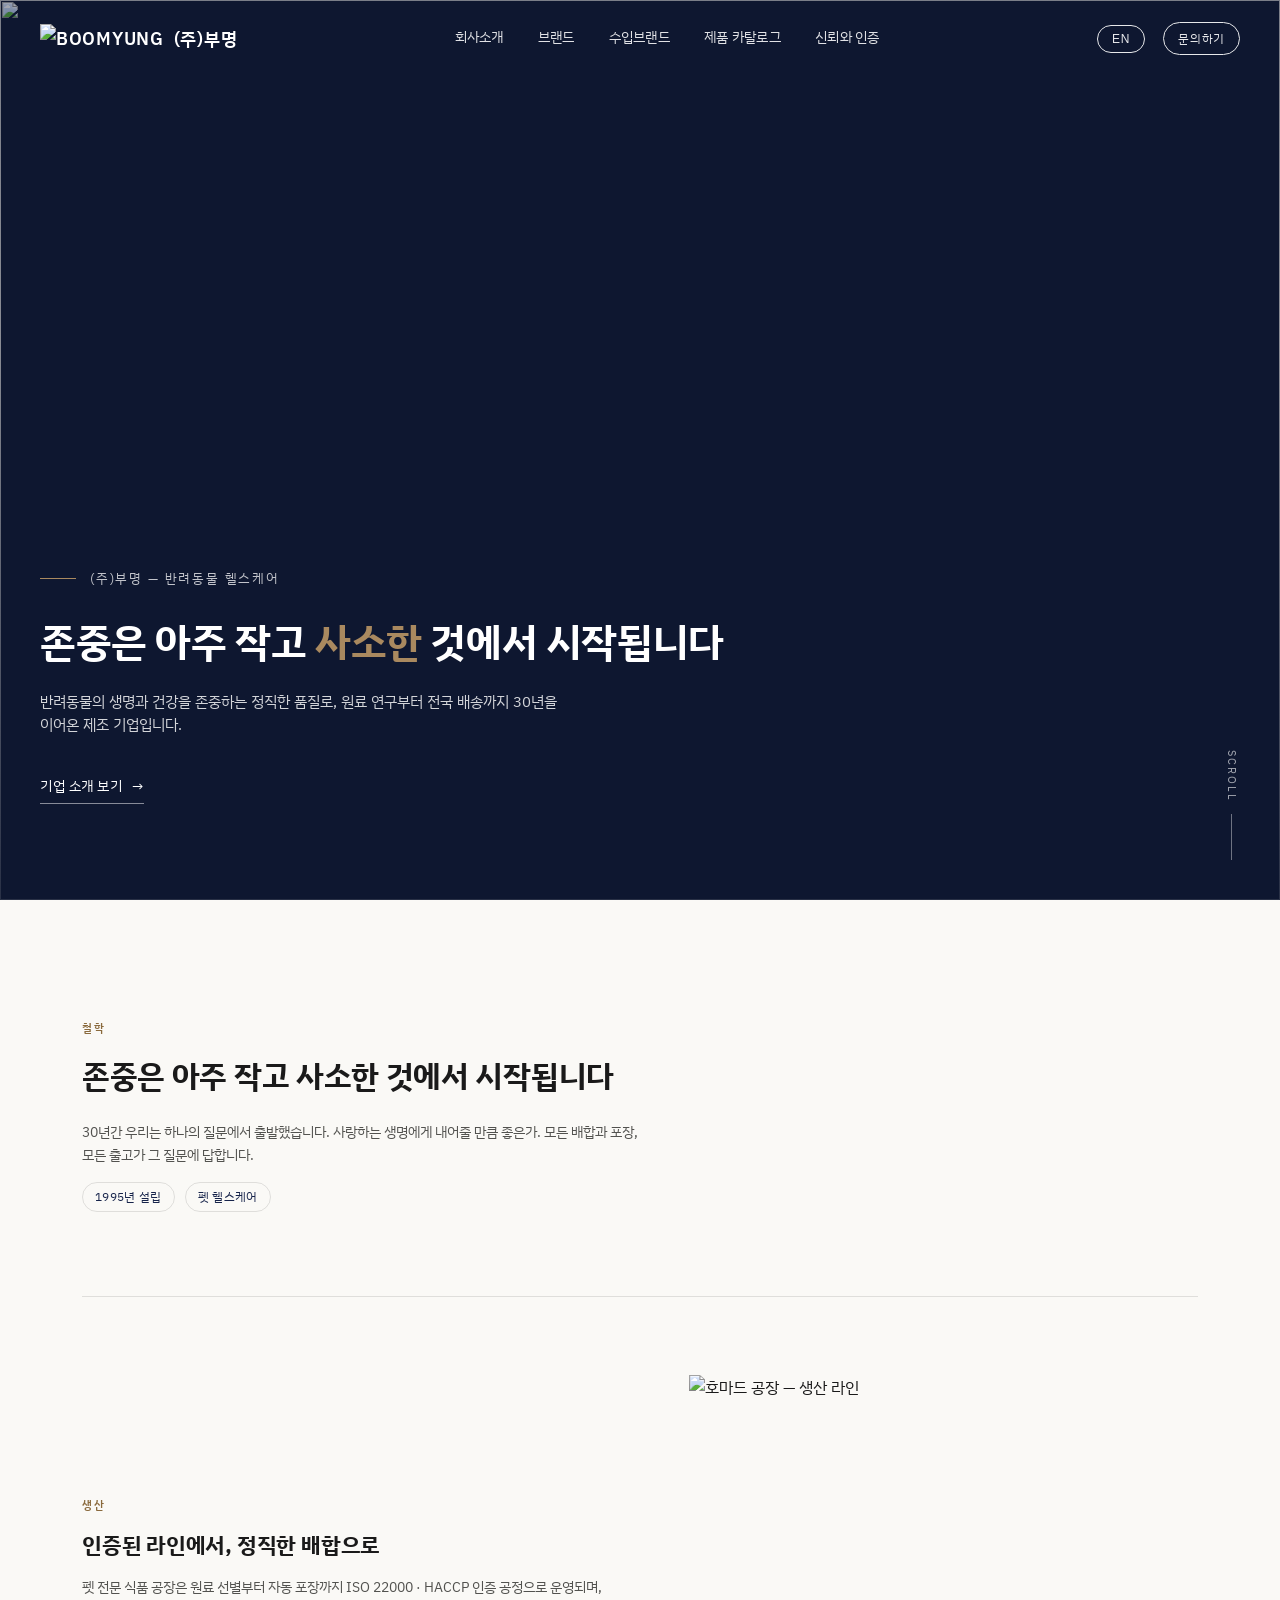
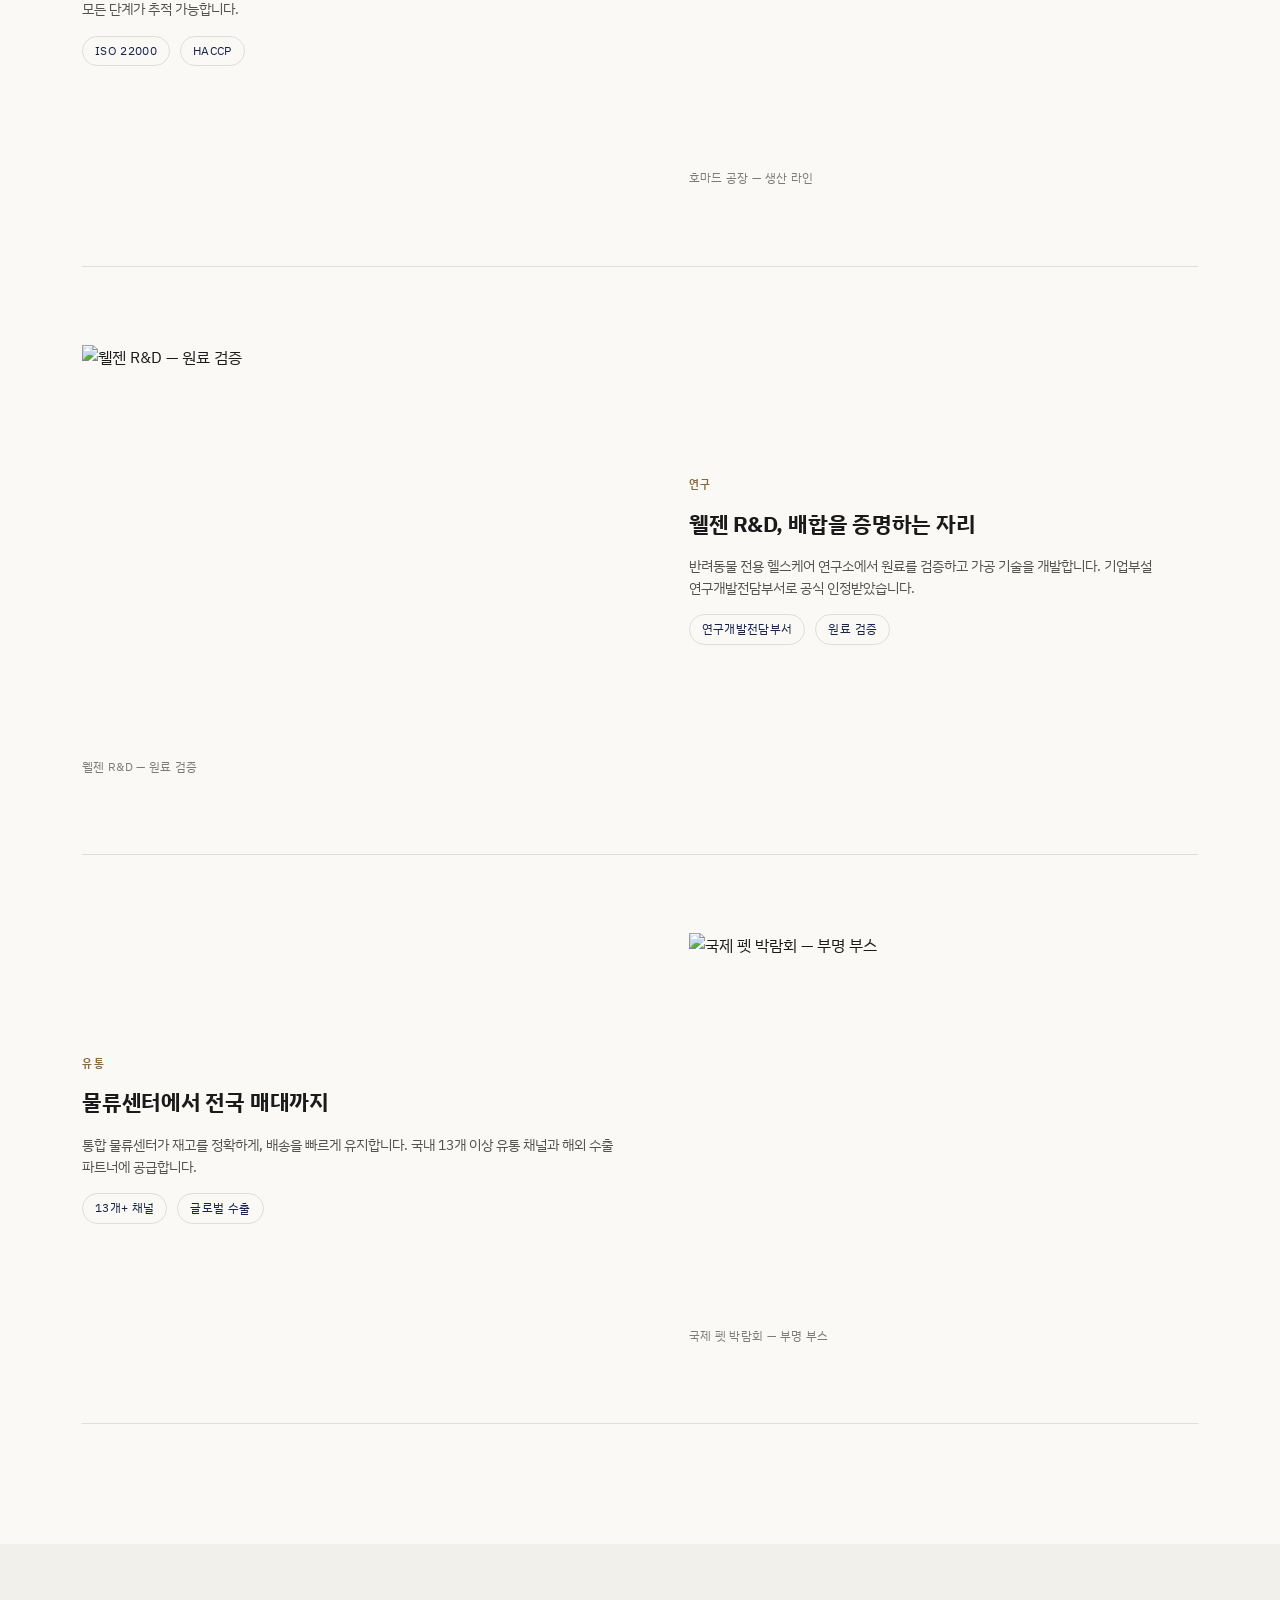
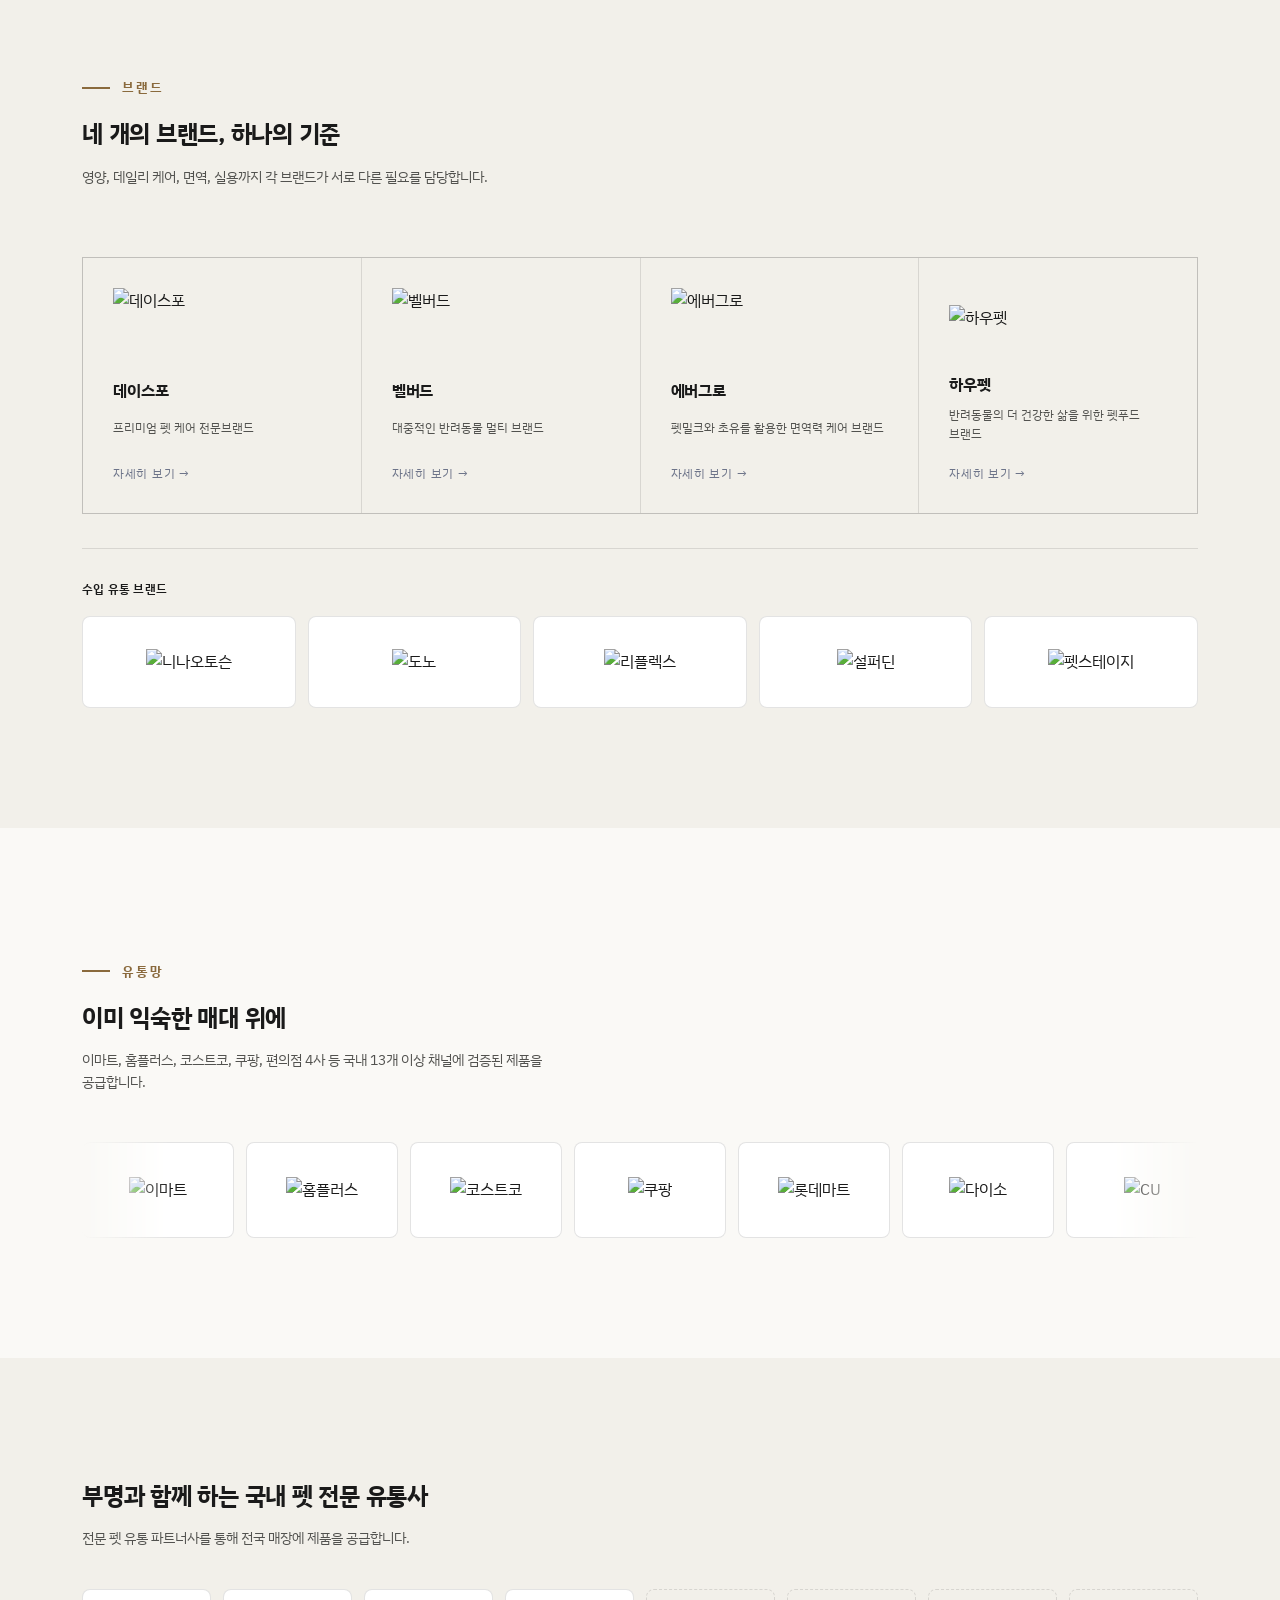
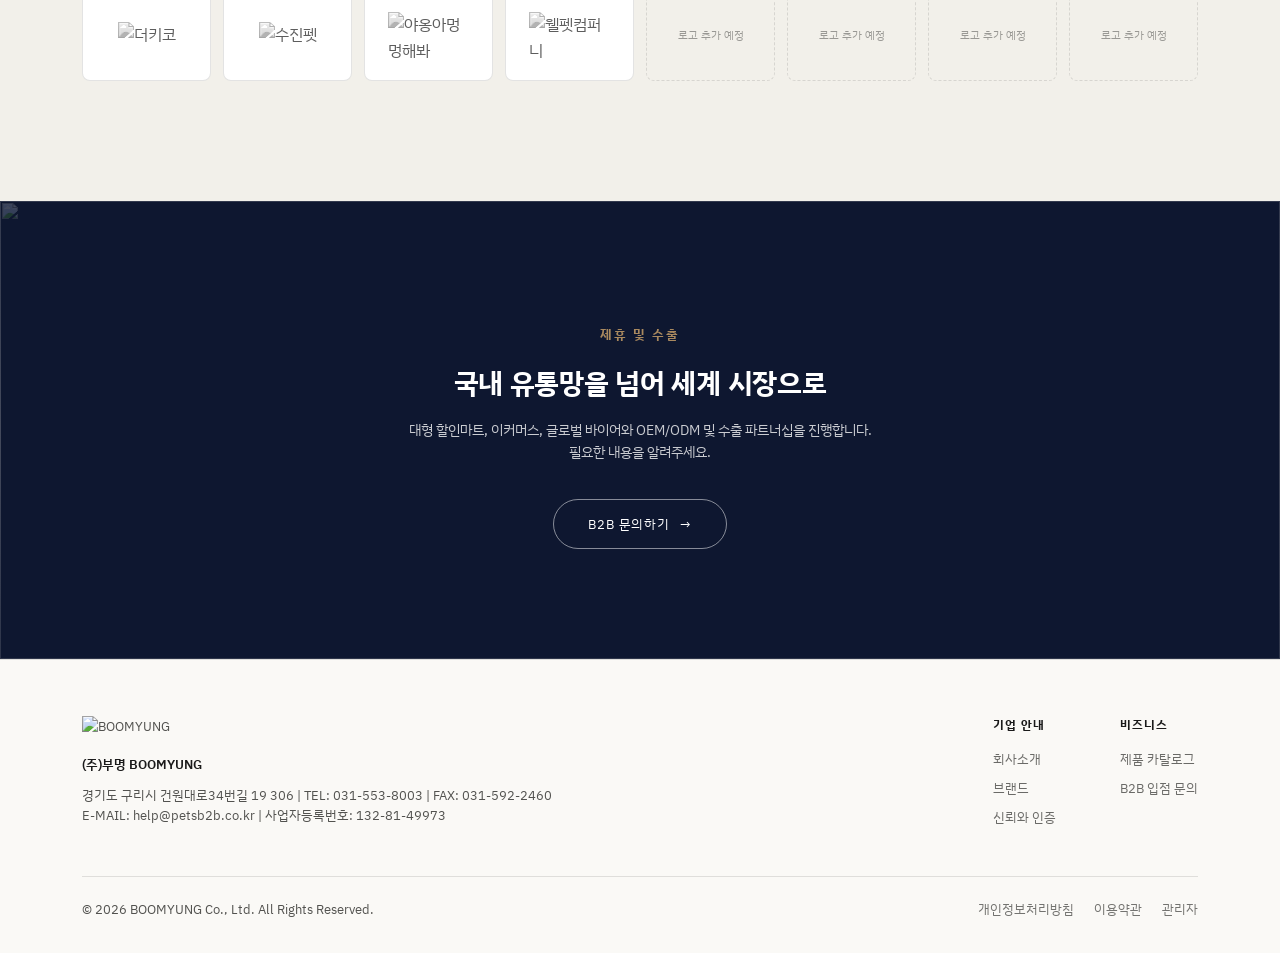
==== index.html @ 3291fc20 "Rebuild site as full vanilla multi-page site with Cloudflare KV-backed admin Replaces the previous S" ====
<!doctype html>
<html lang="ko">
  <head>
    <meta charset="UTF-8" />
    <link rel="icon" type="image/png" href="./favicon.png" />
    <meta name="viewport" content="width=device-width, initial-scale=1.0" />
    <title>(주)부명 | BOOMYUNG</title>
    <meta name="description" content="(주)부명은 반려동물 제품 제조 및 유통 전문 기업입니다. DAYSPO, Bell bird, HOWPET 등 프리미엄 펫 브랜드를 보유하고 있습니다." />
    <meta name="keywords" content="부명, BOOMYUNG, 펫푸드, 반려동물, 사료, 간식, B2B" />
    <meta property="og:title" content="(주)부명 | BOOMYUNG" />
    <meta property="og:description" content="(주)부명은 반려동물 제품 제조 및 유통 전문 기업입니다. DAYSPO, Bell bird, HOWPET 등 프리미엄 펫 브랜드를 보유하고 있습니다." />
    <meta property="og:image" content="https://bmtest-50o.pages.dev/favicon.png" />
    <meta property="og:type" content="website" />
    <link rel="preconnect" href="https://fonts.googleapis.com" />
    <link rel="preconnect" href="https://fonts.gstatic.com" crossorigin />
    <link href="https://fonts.googleapis.com/css2?family=IBM+Plex+Sans+KR:wght@300;400;500;600;700&display=swap" rel="stylesheet" />
    <link rel="stylesheet" href="./css/main.css" />
  </head>
  <body>
    <header class="site-header" id="site-header">
      <a href="index.html" class="brand-mark">
        <img src="./assets/boomyung_ci_logo.png" alt="BOOMYUNG" />
        <span>(주)부명</span>
      </a>
      <nav class="main-nav">
        <a href="about.html">회사소개</a>
        <a href="brands.html">브랜드</a>
        <a href="imported-brands.html">수입브랜드</a>
        <a href="catalog.html">제품 카탈로그</a>
        <a href="trust.html">신뢰와 인증</a>
      </nav>
      <div class="header-right">
        <button class="lang-btn" type="button">EN</button>
        <a href="contact.html" class="lang-btn">문의하기</a>
      <button class="menu-btn" id="menu-btn" type="button" aria-label="메뉴 열기"><span></span><span></span><span></span></button>
      </div>
    </header>

    <div class="mobile-nav" id="mobile-nav">
      <nav>
        <a href="about.html">회사소개</a>
        <a href="brands.html">브랜드</a>
        <a href="imported-brands.html">수입브랜드</a>
        <a href="catalog.html">제품 카탈로그</a>
        <a href="trust.html">신뢰와 인증</a>
        <a href="contact.html">문의하기</a>
      </nav>
    </div>

    <main>
      <section class="hero" id="hero-root">
        <img class="hero-bg" src="assets/hero_slide_2.jpg" alt="" />
        <div class="hero-content">
          <p class="hero-eyebrow"></p>
          <h1></h1>
          <p class="lead"></p>
          <a class="hero-cta" href="about.html"><span></span> →</a>
        </div>
        <div class="scroll-hint">SCROLL</div>
      </section>

      <section class="philosophy section-pad">
        <div class="wrap" id="philosophy-root"></div>
      </section>

      <section class="brands section-pad" id="brands-root">
        <div class="wrap">
          <div class="brand-header">
            <div>
              <p class="eyebrow"><span>브랜드</span></p>
              <h2 class="section-title"></h2>
              <p class="section-body"></p>
            </div>
          </div>
          <div class="brand-grid" id="brand-grid"></div>
          <div class="imported-strip" id="imported-strip"></div>
        </div>
      </section>

      <section class="retail section-pad" id="retail-root">
        <div class="wrap">
          <p class="eyebrow"><span></span></p>
          <h2 class="section-title"></h2>
          <p class="section-body"></p>
          <div class="marquee"><div class="marquee-track" id="marquee-track"></div></div>
        </div>
      </section>

      <section class="distributors section-pad" id="distributors-root">
        <div class="wrap">
          <h2 class="section-title"></h2>
          <p class="section-body"></p>
          <div class="distributor-grid" id="distributor-grid"></div>
        </div>
      </section>

      <section class="export-band" id="export-root">
        <img class="export-bg" src="assets/trust_hero.png" alt="" />
        <div class="wrap">
          <p class="eyebrow"><span></span></p>
          <h2></h2>
          <p class="export-body"></p>
          <a class="btn-outline" href="contact.html"><span></span> →</a>
        </div>
      </section>
    </main>

    <footer class="site-footer">
      <div class="wrap">
        <div class="foot-top">
          <div class="foot-brand">
            <img src="./assets/boomyung_ci_logo.png" alt="BOOMYUNG" />
            <div class="name" id="foot-company"></div>
            <div id="foot-address"></div>
            <div id="foot-email"></div>
          </div>
          <div class="foot-cols">
            <div class="foot-col">
              <h4>기업 안내</h4>
              <a href="about.html">회사소개</a>
              <a href="brands.html">브랜드</a>
              <a href="trust.html">신뢰와 인증</a>
            </div>
            <div class="foot-col">
              <h4>비즈니스</h4>
              <a href="catalog.html">제품 카탈로그</a>
              <a href="contact.html">B2B 입점 문의</a>
            </div>
          </div>
        </div>
        <div class="foot-bottom">
          <span id="foot-copy"></span>
          <div class="foot-legal">
            <span>개인정보처리방침</span>
            <span>이용약관</span>
            <a href="admin.html">관리자</a>
          </div>
        </div>
      </div>
    </footer>

    <script src="./js/common.js"></script>
    <script src="./js/main.js"></script>
  </body>
</html>
---- css/main.css ----
:root {
  --bg: #faf9f6;
  --bg-alt: #f2f0ea;
  --ink: #1a1a1a;
  --ink-soft: #52524f;
  --navy: #16234a;
  --navy-deep: #0e1730;
  --gold: #a9895f;
  /* Darker gold for small text — the display gold fails contrast at caption sizes. */
  --gold-ink: #8a6a3d;
  /* (주)부명 signature blue, per the CI color system. */
  --signature: #0066b3;
  --line: rgba(26, 26, 26, 0.12);
  --line-invert: rgba(255, 255, 255, 0.18);
  /* One corporate sans-serif family site-wide — the "--serif" name is kept
     so existing component rules don't need touching, it just points at the
     same face as body text, at a heavier weight for contrast. */
  --serif: "IBM Plex Sans KR", "Noto Sans KR", sans-serif;
  --sans: "IBM Plex Sans KR", "Noto Sans KR", sans-serif;
  --max: 1180px;
}

* { box-sizing: border-box; }
body {
  margin: 0;
  background: var(--bg);
  color: var(--ink);
  font-family: var(--sans);
  line-height: 1.6;
  -webkit-font-smoothing: antialiased;
  /* Korean must wrap at word boundaries, not mid-word. */
  word-break: keep-all;
  overflow-wrap: break-word;
}
img { max-width: 100%; display: block; }
a { color: inherit; text-decoration: none; }
.wrap { max-width: var(--max); margin: 0 auto; padding: 0 32px; }

/* ---------- Header ---------- */
.site-header {
  position: fixed;
  top: 0; left: 0; right: 0;
  z-index: 100;
  display: flex;
  align-items: center;
  justify-content: space-between;
  padding: 22px 40px;
  mix-blend-mode: normal;
  transition: background .35s ease, box-shadow .35s ease, padding .35s ease;
}
.site-header.scrolled {
  background: rgba(250, 249, 246, 0.92);
  backdrop-filter: blur(8px);
  box-shadow: 0 1px 0 var(--line);
  padding: 14px 40px;
}
.brand-mark {
  display: flex;
  align-items: center;
  gap: 10px;
  font-family: var(--serif);
  font-size: 18px;
  letter-spacing: 0.04em;
  color: var(--navy);
}
.brand-mark img { height: 30px; width: auto; }
.site-header.scrolled .brand-mark,
.site-header.scrolled .main-nav a,
.site-header.scrolled .lang-btn,
.site-header.scrolled .menu-btn { color: var(--navy); }
.site-header:not(.scrolled) .brand-mark,
.site-header:not(.scrolled) .main-nav a,
.site-header:not(.scrolled) .lang-btn,
.site-header:not(.scrolled) .menu-btn { color: #fff; }

.main-nav { display: flex; gap: 34px; }
.main-nav a {
  font-size: 14px;
  letter-spacing: 0.02em;
  opacity: 0.88;
  position: relative;
  padding-bottom: 2px;
}
.main-nav a:hover { opacity: 1; }
.header-right { display: flex; align-items: center; gap: 18px; }
.menu-btn { display: none; }
.lang-btn {
  border: 1px solid currentColor;
  background: transparent;
  border-radius: 999px;
  padding: 6px 14px;
  font-size: 12px;
  letter-spacing: 0.06em;
  cursor: pointer;
  opacity: 0.9;
}

/* ---------- Hero ---------- */
.hero {
  position: relative;
  min-height: 100vh;
  display: flex;
  align-items: flex-end;
  overflow: hidden;
  background: var(--navy-deep);
}
.hero img.hero-bg {
  position: absolute;
  inset: 0;
  width: 100%;
  height: 100%;
  object-fit: cover;
  opacity: 0.85;
}
.hero::after {
  content: "";
  position: absolute;
  inset: 0;
  background: linear-gradient(180deg, rgba(14,23,48,.28) 0%, rgba(14,23,48,.18) 38%, rgba(14,23,48,.82) 100%);
}
.hero-content {
  position: relative;
  z-index: 2;
  color: #fff;
  padding: 0 40px 96px;
  max-width: 780px;
}
.hero-eyebrow {
  display: flex;
  align-items: center;
  gap: 14px;
  font-size: 13px;
  letter-spacing: 0.14em;
  color: rgba(255,255,255,.75);
  margin-bottom: 26px;
}
.hero-eyebrow::before {
  content: "";
  width: 36px; height: 1px;
  background: var(--gold);
  display: inline-block;
}
.hero h1 {
  font-family: var(--serif);
  font-weight: 500;
  font-size: clamp(24px, 3.2vw, 40px);
  line-height: 1.34;
  margin: 0 0 22px;
  letter-spacing: -0.01em;
}
.hero h1 em {
  font-style: normal;
  color: var(--gold);
}
.hero p.lead {
  font-size: 14.5px;
  color: rgba(255,255,255,.82);
  max-width: 520px;
  margin: 0 0 36px;
}
.hero-cta {
  display: inline-flex;
  align-items: center;
  gap: 10px;
  font-size: 14px;
  letter-spacing: 0.04em;
  border-bottom: 1px solid rgba(255,255,255,.5);
  padding-bottom: 6px;
  transition: border-color .25s ease, gap .25s ease;
}
.hero-cta:hover { border-color: #fff; gap: 16px; }
.scroll-hint {
  position: absolute;
  right: 40px;
  bottom: 40px;
  z-index: 2;
  color: rgba(255,255,255,.6);
  font-size: 11px;
  letter-spacing: 0.18em;
  writing-mode: vertical-rl;
  display: flex;
  align-items: center;
  gap: 12px;
}
.scroll-hint::after {
  content: "";
  width: 1px; height: 46px;
  background: rgba(255,255,255,.4);
}

/* ---------- Section shell ---------- */
section { position: relative; }
.section-pad { padding: 120px 0; }
.eyebrow {
  font-size: 13px;
  font-weight: 700;
  letter-spacing: 0.16em;
  color: var(--gold-ink);
  display: flex;
  align-items: center;
  gap: 12px;
  margin-bottom: 18px;
}
.eyebrow::before { content: ""; width: 28px; height: 2px; background: var(--gold-ink); }
h2.section-title {
  font-family: var(--serif);
  font-weight: 500;
  font-size: clamp(19px, 1.9vw, 26px);
  line-height: 1.45;
  margin: 0 0 14px;
  max-width: 640px;
}
.section-body {
  color: var(--ink-soft);
  font-size: 13.5px;
  max-width: 520px;
}

/* ---------- Philosophy ---------- */
.philosophy { background: var(--bg); }
.phi-item {
  display: grid;
  grid-template-columns: 1.05fr 1fr;
  gap: 72px;
  align-items: center;
  padding: 78px 0;
  border-top: 1px solid var(--line);
}
.phi-item:last-child { border-bottom: 1px solid var(--line); }
.phi-item.reverse .phi-media { order: 2; }

/* Opening block: no photo, wider measure, sets the section's voice. */
.phi-item.phi-lead {
  display: block;
  border-top: 0;
  padding: 0 0 84px;
}
.phi-lead .phi-title {
  font-size: clamp(21px, 2.4vw, 32px);
  max-width: 720px;
  margin-bottom: 22px;
}
.phi-lead .phi-body { max-width: 560px; font-size: 14px; }

.phi-media { margin: 0; overflow: hidden; }
.phi-media img {
  width: 100%;
  aspect-ratio: 4 / 3;
  object-fit: cover;
  transition: transform .5s ease;
}
.phi-media:hover img { transform: scale(1.05); }
.phi-media figcaption {
  margin-top: 12px;
  font-size: 11.5px;
  letter-spacing: 0.03em;
  color: var(--ink-soft);
  opacity: .75;
}
.phi-label {
  font-family: var(--sans);
  font-size: 11px;
  font-weight: 600;
  color: var(--gold-ink);
  letter-spacing: 0.14em;
  margin-bottom: 14px;
}
.phi-title {
  font-family: var(--serif);
  font-size: clamp(17px, 1.7vw, 22px);
  line-height: 1.55;
  margin: 0 0 14px;
}
.phi-body { color: var(--ink-soft); font-size: 13.5px; margin: 0; }
.phi-tags { margin-top: 16px; display: flex; gap: 10px; flex-wrap: wrap; }
.phi-tags span {
  font-size: 11.5px;
  letter-spacing: 0.03em;
  color: var(--navy);
  border: 1px solid var(--line);
  padding: 5px 12px;
  border-radius: 999px;
}

/* ---------- Brands ---------- */
.brands { background: var(--bg-alt); }
.brand-header { display: flex; justify-content: space-between; align-items: flex-end; gap: 40px; margin-bottom: 56px; flex-wrap: wrap; }
.brand-grid {
  display: grid;
  grid-template-columns: repeat(4, 1fr);
  gap: 1px;
  background: var(--line);
  border: 1px solid var(--line);
}
.brand-card {
  position: relative;
  background: var(--bg-alt);
  padding: 30px 30px;
  display: flex;
  flex-direction: column;
  justify-content: space-between;
  min-height: 168px;
  transition: background .3s ease, box-shadow .3s ease, transform .3s ease;
}
.brand-card:hover { background: #fff; box-shadow: 0 18px 40px rgba(15,23,42,.1); transform: translateY(-3px); z-index: 1; }
/* Every logo occupies the same 68px band so the names below stay on one baseline. */
.brand-card img { height: 68px; width: auto; max-width: 100%; object-fit: contain; object-position: left center; margin-bottom: 16px; }
.brand-card img.logo-normal { padding: 17px 0; }
.brand-card h3 { font-family: var(--serif); font-size: 16px; margin: 0 0 8px; font-weight: 500; }
.brand-card p { font-size: 12px; color: var(--ink-soft); margin: 0; }
.brand-card .go { margin-top: 20px; font-size: 12px; letter-spacing: .06em; color: var(--navy); opacity: .6; transition: opacity .25s ease, letter-spacing .25s ease; }
.brand-card:hover .go { opacity: 1; letter-spacing: .1em; }

/* ---------- Shared logo card ----------
   One treatment for every partner/brand logo on the page: same frame, same
   optical size, contained (never cropped). Only the color behaviour differs. */
.logo-card {
  display: flex;
  align-items: center;
  justify-content: center;
  height: 92px;
  padding: 14px;
  background: #fff;
  border: 1px solid var(--line);
  border-radius: 8px;
  transition: box-shadow .25s ease, border-color .25s ease;
}
.logo-card:not(.placeholder):hover { box-shadow: 0 10px 24px rgba(15,23,42,.08); border-color: rgba(26,26,26,.2); }
.logo-card img {
  max-height: 46px;
  max-width: 82%;
  width: auto;
  object-fit: contain;
}
.logo-card.muted img {
  filter: grayscale(1);
  opacity: .7;
  transition: opacity .25s ease, filter .25s ease;
}
.logo-card.muted:hover img { filter: grayscale(0); opacity: 1; }
.logo-card.placeholder {
  background: transparent;
  border-style: dashed;
}
.logo-card.placeholder span { font-size: 10.5px; color: var(--ink-soft); opacity: .55; text-align: center; }

.imported-strip {
  margin-top: 34px;
  padding-top: 30px;
  border-top: 1px solid var(--line);
}
.imported-strip .label {
  display: block;
  color: var(--ink);
  font-weight: 600;
  letter-spacing: .02em;
  font-size: 12px;
  margin-bottom: 18px;
}
.imported-logo-grid {
  display: grid;
  grid-template-columns: repeat(5, 1fr);
  gap: 12px;
}

/* ---------- Domestic distributors ---------- */
.distributors { background: var(--bg-alt); }
.distributor-grid {
  margin-top: 40px;
  display: grid;
  grid-template-columns: repeat(8, 1fr);
  gap: 12px;
}

/* ---------- Retail marquee ---------- */
.retail { background: var(--bg); }
.marquee {
  margin-top: 50px;
  overflow: hidden;
  -webkit-mask-image: linear-gradient(90deg, transparent, #000 8%, #000 92%, transparent);
  mask-image: linear-gradient(90deg, transparent, #000 8%, #000 92%, transparent);
}
.marquee-track {
  display: flex;
  gap: 12px;
  width: max-content;
  animation: scroll-x 38s linear infinite;
}
.marquee .logo-card { width: 152px; height: 96px; flex-shrink: 0; overflow: hidden; }
.marquee .logo-card img { max-height: 80px; max-width: none; }
.marquee:hover .marquee-track { animation-play-state: paused; }
@keyframes scroll-x {
  from { transform: translateX(0); }
  to { transform: translateX(-50%); }
}

/* ---------- Export CTA ---------- */
.export-band {
  position: relative;
  background: var(--navy-deep);
  color: #fff;
  padding: 110px 0;
  text-align: center;
  overflow: hidden;
}
.export-band .export-bg {
  position: absolute;
  inset: 0;
  width: 100%;
  height: 100%;
  object-fit: cover;
  opacity: 0.75;
}
.export-band::after {
  content: "";
  position: absolute;
  inset: 0;
  background: linear-gradient(180deg, rgba(14,23,48,.72) 0%, rgba(14,23,48,.6) 50%, rgba(14,23,48,.76) 100%);
}
.export-band .wrap { position: relative; z-index: 1; }
.export-band .eyebrow { justify-content: center; color: var(--gold); }
.export-band .eyebrow::before { display: none; }
.export-band h2 {
  font-family: var(--serif);
  font-weight: 500;
  font-size: clamp(19px, 2.2vw, 28px);
  max-width: 640px;
  margin: 0 auto 16px;
  line-height: 1.45;
}
.export-band .export-body {
  color: rgba(255,255,255,.78);
  max-width: 480px;
  margin: 0 auto 36px;
  font-size: 13.5px;
}
.btn-outline {
  display: inline-flex;
  align-items: center;
  gap: 10px;
  border: 1px solid rgba(255,255,255,.5);
  padding: 14px 34px;
  border-radius: 999px;
  font-size: 13px;
  letter-spacing: .06em;
  transition: background .25s ease, border-color .25s ease;
}
.btn-outline:hover { background: #fff; color: var(--navy-deep); border-color: #fff; }

/* ---------- Footer ---------- */
footer.site-footer {
  background: var(--bg);
  border-top: 1px solid var(--line);
  padding: 56px 0 34px;
  font-size: 12.5px;
  color: var(--ink-soft);
}
.foot-top { display: flex; justify-content: space-between; gap: 40px; flex-wrap: wrap; margin-bottom: 40px; }
.foot-brand img { height: 24px; margin-bottom: 14px; }
.foot-brand .name { color: var(--ink); font-weight: 600; margin-bottom: 10px; font-size: 13px; }
.foot-cols { display: flex; gap: 64px; }
.foot-col h4 { font-size: 11.5px; letter-spacing: .08em; color: var(--ink); margin: 0 0 14px; }
.foot-col a { display: block; margin-bottom: 9px; opacity: .85; }
.foot-col a:hover { opacity: 1; }
.foot-bottom {
  display: flex;
  justify-content: space-between;
  padding-top: 22px;
  border-top: 1px solid var(--line);
  flex-wrap: wrap;
  gap: 12px;
}
.foot-legal { display: flex; gap: 20px; }
.foot-legal span, .foot-legal a { cursor: pointer; opacity: .8; }

/* ==================== About page ==================== */

/* ---------- Page hero (shorter than the home hero) ---------- */
.page-hero {
  position: relative;
  min-height: 52vh;
  display: flex;
  align-items: flex-end;
  overflow: hidden;
  background: var(--navy-deep);
  padding-top: 90px;
}
.page-hero img.hero-bg {
  position: absolute;
  inset: 0;
  width: 100%;
  height: 100%;
  object-fit: cover;
  opacity: .5;
}
.page-hero::after {
  content: "";
  position: absolute;
  inset: 0;
  background: linear-gradient(180deg, rgba(14,23,48,.55) 0%, rgba(14,23,48,.45) 45%, rgba(14,23,48,.88) 100%);
}
.page-hero .wrap { position: relative; z-index: 1; color: #fff; padding-bottom: 64px; }
.page-hero .eyebrow { justify-content: flex-start; color: var(--gold); margin-bottom: 20px; }
.page-hero h1 {
  font-family: var(--serif);
  font-weight: 500;
  font-size: clamp(26px, 3.4vw, 42px);
  margin: 0 0 16px;
}
.page-hero p { color: rgba(255,255,255,.78); max-width: 560px; font-size: 14px; margin: 0; }

/* ---------- CEO message ---------- */
.ceo-section { background: var(--bg); }
.ceo-grid { display: grid; grid-template-columns: 0.8fr 1.2fr; gap: 80px; align-items: start; }
.ceo-side { position: sticky; top: 120px; }
.ceo-side .eyebrow { margin-bottom: 20px; }
.ceo-side h2 {
  font-family: var(--serif);
  font-weight: 500;
  font-size: clamp(21px, 2.2vw, 28px);
  line-height: 1.5;
  margin: 0;
}
.ceo-body p {
  color: var(--ink-soft);
  font-size: 14.5px;
  line-height: 1.9;
  margin: 0 0 22px;
}
.ceo-signoff { display: flex; align-items: center; gap: 20px; margin-top: 36px; padding-top: 28px; border-top: 1px solid var(--line); }
.ceo-signoff img { height: 46px; width: auto; }
.ceo-signoff .name { font-family: var(--serif); font-size: 15px; color: var(--ink); }
.ceo-signoff .role { font-size: 12px; color: var(--ink-soft); margin-top: 2px; }

/* ---------- History timeline ---------- */
.history-section { background: var(--bg-alt); }
.timeline { margin-top: 48px; position: relative; }
.timeline::before {
  content: "";
  position: absolute;
  left: 160px;
  top: 6px;
  bottom: 6px;
  width: 1px;
  background: var(--line);
}
.tl-row {
  position: relative;
  display: grid;
  grid-template-columns: 160px 1fr;
  gap: 40px;
  align-items: center;
  min-height: 96px;
  padding: 18px 0;
  transition: background .25s ease;
}
.tl-row:hover { background: rgba(169, 137, 95, 0.08); }
/* The dot sits exactly on the timeline's vertical line (left: 160px), so its
   own left offset must shift back by half its own width to stay centered. */
.tl-row::before {
  content: "";
  position: absolute;
  left: 155.5px;
  top: 50%;
  transform: translateY(-50%);
  width: 9px;
  height: 9px;
  border-radius: 50%;
  background: var(--gold-ink);
  transition: transform .25s ease;
}
.tl-row:hover::before { transform: translateY(-50%) scale(1.35); }
.tl-year { font-family: var(--serif); font-size: 14px; color: var(--ink-soft); transition: color .25s ease; }
.tl-row:hover .tl-year { color: var(--navy); }
.tl-body ul { margin: 0; padding-left: 18px; color: var(--ink-soft); font-size: 13px; }
.tl-body li { margin-bottom: 4px; }
.tl-body li:last-child { margin-bottom: 0; }

/* Featured years (recent, higher weight): larger type, no photo — weight comes
   from typography and a taller row, not imagery. */
.tl-row.featured { min-height: 168px; }
.tl-row.featured::before { width: 11px; height: 11px; left: 154.5px; }
.tl-row.featured .tl-year { font-size: 15px; color: var(--ink); font-weight: 600; }
.tl-text h4 {
  font-family: var(--serif);
  font-size: 18px;
  font-weight: 500;
  margin: 0 0 12px;
}
.tl-text ul { margin: 0; padding-left: 18px; color: var(--ink-soft); font-size: 13.5px; }
.tl-text li { margin-bottom: 5px; }
.tl-row:not(.featured):not(:last-child) { border-bottom: 1px dashed var(--line); }

/* ---------- Infra cards ---------- */
.infra-section { background: var(--bg); }
.infra-grid {
  margin-top: 48px;
  display: grid;
  grid-template-columns: repeat(2, 1fr);
  gap: 1px;
  background: var(--line);
  border: 1px solid var(--line);
}
.infra-card {
  position: relative;
  background: var(--bg);
  display: flex;
  flex-direction: column;
  transition: box-shadow .3s ease, transform .3s ease;
}
.infra-card:hover { box-shadow: 0 18px 40px rgba(15, 23, 42, .12); transform: translateY(-3px); z-index: 1; }
.infra-card .infra-media { aspect-ratio: 16/9; overflow: hidden; background: var(--navy-deep); }
.infra-card .infra-media img,
.infra-card .infra-media video {
  width: 100%;
  height: 100%;
  object-fit: cover;
  transition: transform .5s ease;
}
.infra-card:hover .infra-media img,
.infra-card:hover .infra-media video { transform: scale(1.05); }
.infra-card .infra-media.empty {
  display: flex;
  align-items: center;
  justify-content: center;
}
.infra-card .infra-media.empty span {
  font-family: var(--serif);
  color: rgba(255,255,255,.35);
  font-size: 13px;
  letter-spacing: .1em;
}
.infra-card .infra-body { padding: 30px 34px; }
.infra-card .eyebrow { margin-bottom: 14px; }
.infra-card h3 { font-family: var(--serif); font-size: 17px; font-weight: 500; margin: 0 0 10px; }
.infra-card p { font-size: 13px; color: var(--ink-soft); margin: 0 0 16px; }
.infra-card .phi-tags span {
  font-size: 11px;
  font-weight: 600;
  letter-spacing: .02em;
  color: var(--ink-soft);
  background: transparent;
  border: 1px solid var(--line);
  padding: 5px 13px;
  border-radius: 999px;
  transition: background .25s ease, border-color .25s ease, color .25s ease;
}
.infra-card:hover .phi-tags span { background: var(--signature); border-color: var(--signature); color: #fff; }

/* ---------- CI section ---------- */
.ci-section { background: var(--bg-alt); }
.ci-grid { margin-top: 48px; display: grid; grid-template-columns: 0.8fr 1.2fr; gap: 60px; }
.ci-mark {
  background: #fff;
  border: 1px solid var(--line);
  display: flex;
  flex-direction: column;
  align-items: center;
  justify-content: center;
  padding: 50px 30px;
  text-align: center;
  transition: box-shadow .3s ease, transform .3s ease;
}
.ci-mark:hover { box-shadow: 0 18px 40px rgba(15, 23, 42, .1); transform: translateY(-3px); }
.ci-mark img { height: 210px; width: auto; max-width: 100%; margin-bottom: 18px; transition: transform .3s ease; }
.ci-mark:hover img { transform: scale(1.06); }
.ci-mark .subtitle { font-family: var(--serif); font-size: 16px; color: var(--ink); }
.ci-mark .caption { font-size: 11.5px; color: var(--ink-soft); margin-top: 6px; letter-spacing: .04em; }
.ci-list { display: flex; flex-direction: column; gap: 1px; background: var(--line); border: 1px solid var(--line); }
.ci-item {
  background: #fff;
  padding: 28px 32px;
  display: grid;
  grid-template-columns: 90px 1fr;
  gap: 24px;
  align-items: start;
  flex: 1;
  transition: background .25s ease;
}
.ci-item:hover { background: var(--bg-alt); }
.ci-item .ci-num { font-family: var(--serif); font-size: 13px; color: var(--gold-ink); letter-spacing: .04em; padding-top: 2px; }
.ci-item h3 { font-family: var(--serif); font-size: 16px; font-weight: 500; margin: 0 0 8px; }
.ci-item p { font-size: 13px; color: var(--ink-soft); margin: 0; }
.ci-swatch { display: inline-flex; align-items: center; gap: 10px; margin-top: 12px; }
.ci-swatch .chip { width: 22px; height: 22px; border-radius: 5px; border: 1px solid var(--line); }
.ci-swatch code { font-size: 12px; color: var(--ink-soft); }

/* ---------- Reveal animation ---------- */
[data-reveal] { opacity: 0; transform: translateY(18px); transition: opacity .7s ease, transform .7s ease; }
[data-reveal].in { opacity: 1; transform: translateY(0); }

/* ---------- Mobile ---------- */
/* ---------- Mobile nav overlay ---------- */
.mobile-nav {
  position: fixed;
  inset: 0;
  z-index: 150;
  background: var(--navy-deep);
  opacity: 0;
  pointer-events: none;
  transform: translateY(-8px);
  transition: opacity .25s ease, transform .25s ease;
  display: flex;
  align-items: center;
  justify-content: center;
}
.mobile-nav.open { opacity: 1; pointer-events: auto; transform: translateY(0); }
.mobile-nav nav { display: flex; flex-direction: column; align-items: center; gap: 28px; }
.mobile-nav a {
  font-family: var(--serif);
  font-size: 22px;
  color: #fff;
  opacity: .88;
}
.mobile-nav a:hover { opacity: 1; }
body.nav-open { overflow: hidden; }

@media (max-width: 900px) {
  .main-nav { display: none; }
  .menu-btn {
    display: flex;
    flex-direction: column;
    justify-content: center;
    gap: 5px;
    width: 34px;
    height: 34px;
    border: none;
    background: none;
    cursor: pointer;
    z-index: 200;
    position: relative;
  }
  .menu-btn span {
    display: block;
    width: 100%;
    height: 1.5px;
    background: currentColor;
    transition: transform .25s ease, opacity .25s ease;
  }
  .menu-btn.open span:nth-child(1) { transform: translateY(6.5px) rotate(45deg); }
  .menu-btn.open span:nth-child(2) { opacity: 0; }
  .menu-btn.open span:nth-child(3) { transform: translateY(-6.5px) rotate(-45deg); }
  .menu-btn.open { color: #fff !important; }
  .phi-item { grid-template-columns: 1fr; gap: 26px; padding: 52px 0; }
  .phi-item.reverse .phi-media { order: 0; }
  .phi-item.phi-lead { padding-bottom: 56px; }
  .brand-grid { grid-template-columns: repeat(2, 1fr); }
  .distributor-grid { grid-template-columns: repeat(4, 1fr); }
  .imported-logo-grid { grid-template-columns: repeat(3, 1fr); }
  .foot-top { flex-direction: column; }
  .foot-cols { gap: 40px; }

  .ceo-grid { grid-template-columns: 1fr; gap: 32px; }
  .ceo-side { position: static; }
  .timeline::before { left: 8px; }
  .tl-row { grid-template-columns: 1fr; gap: 8px; align-items: start; padding: 20px 0 20px 26px; }
  .tl-row::before { left: 3.5px; top: 24px; transform: none; }
  .tl-row:hover::before { transform: scale(1.35); }
  .tl-row.featured::before { left: 2.5px; }
  .tl-featured-body { grid-template-columns: 1fr; }
  .infra-grid { grid-template-columns: 1fr; }
  .ci-grid { grid-template-columns: 1fr; }
  .ci-item { grid-template-columns: 1fr; gap: 8px; }
}

/* ---------- Corporate weight tuning ----------
   Now that headings share the same face as body text (no display serif),
   they need real weight to still read as headings instead of just "bigger
   text." Centralized here instead of touching each rule above. */
.brand-mark,
.ci-mark .subtitle,
.tl-year,
.ci-item .ci-num,
.mobile-nav a,
.ceo-signoff .name {
  font-weight: 600;
}
.hero h1,
h2.section-title,
.export-band h2,
.page-hero h1,
.ceo-side h2,
.tl-text h4,
.brand-card h3,
.infra-card h3,
.ci-item h3,
.phi-title {
  font-weight: 700;
  letter-spacing: -0.01em;
}
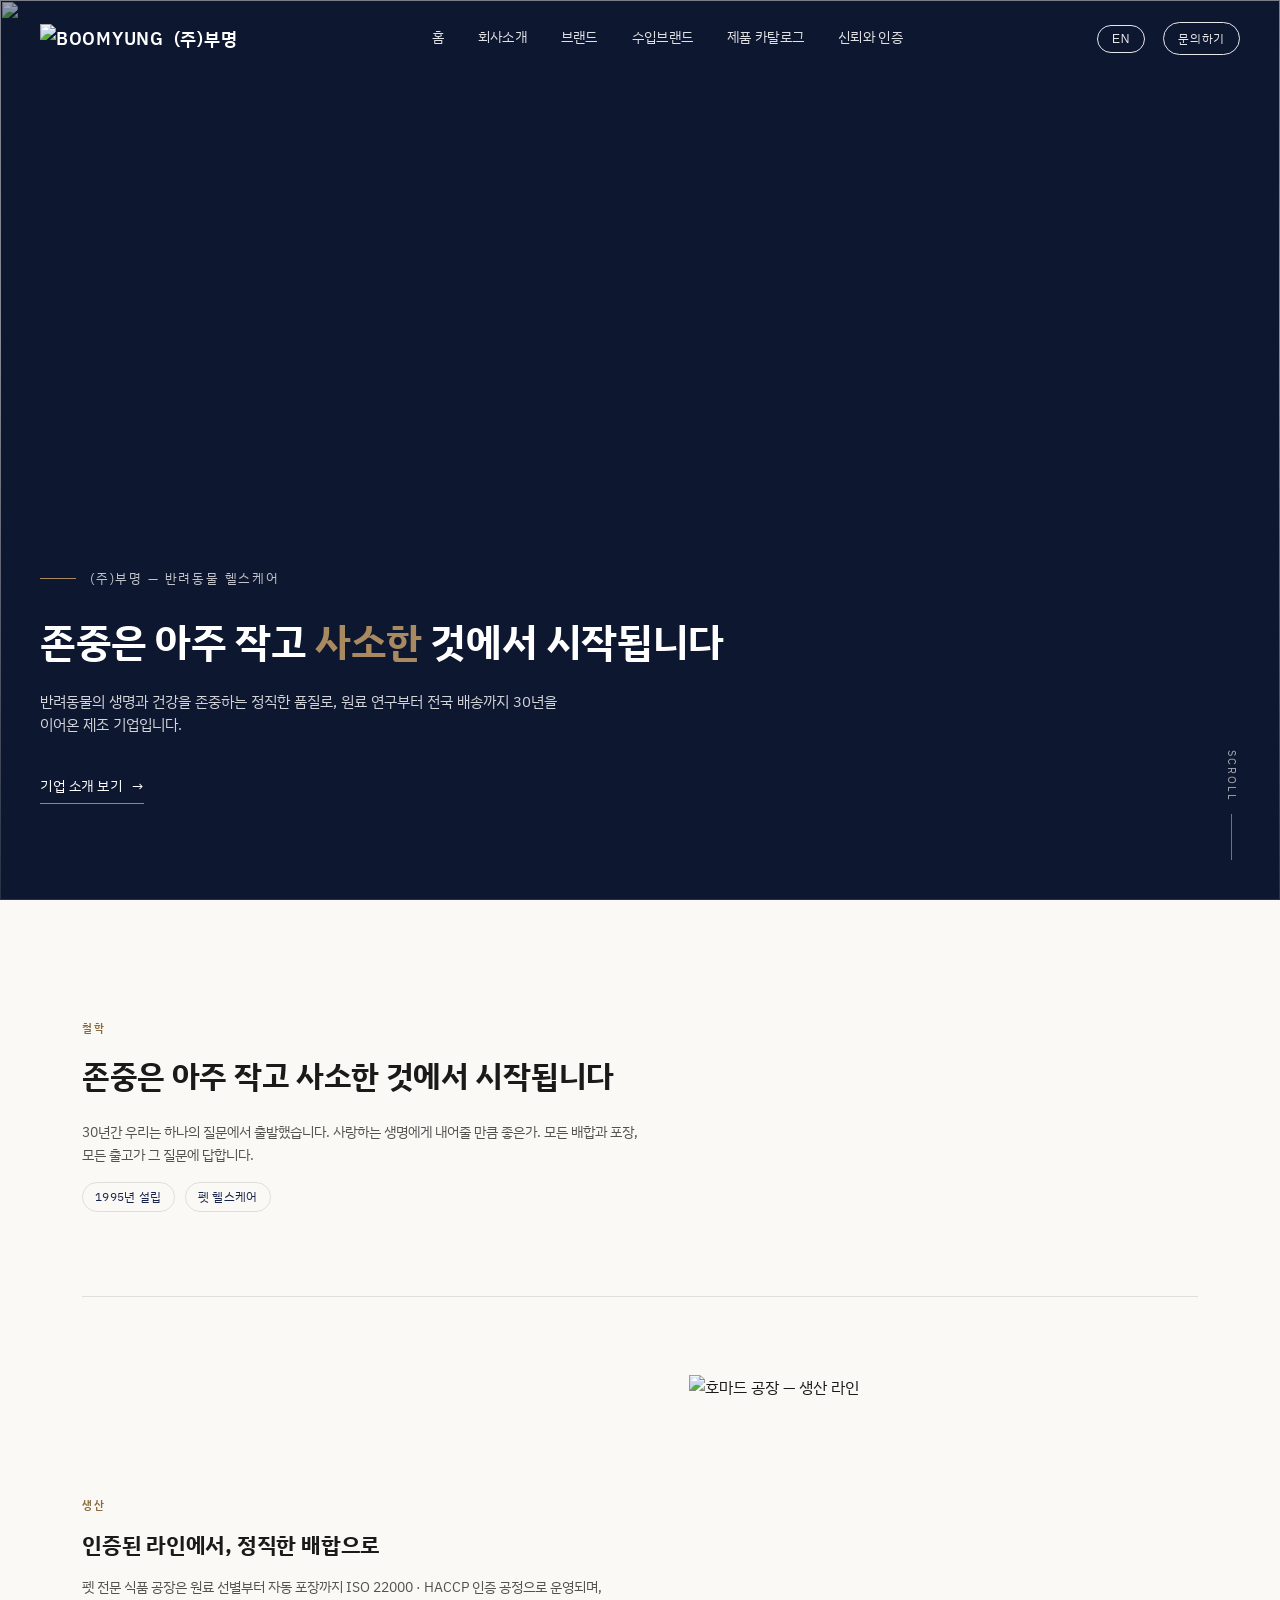
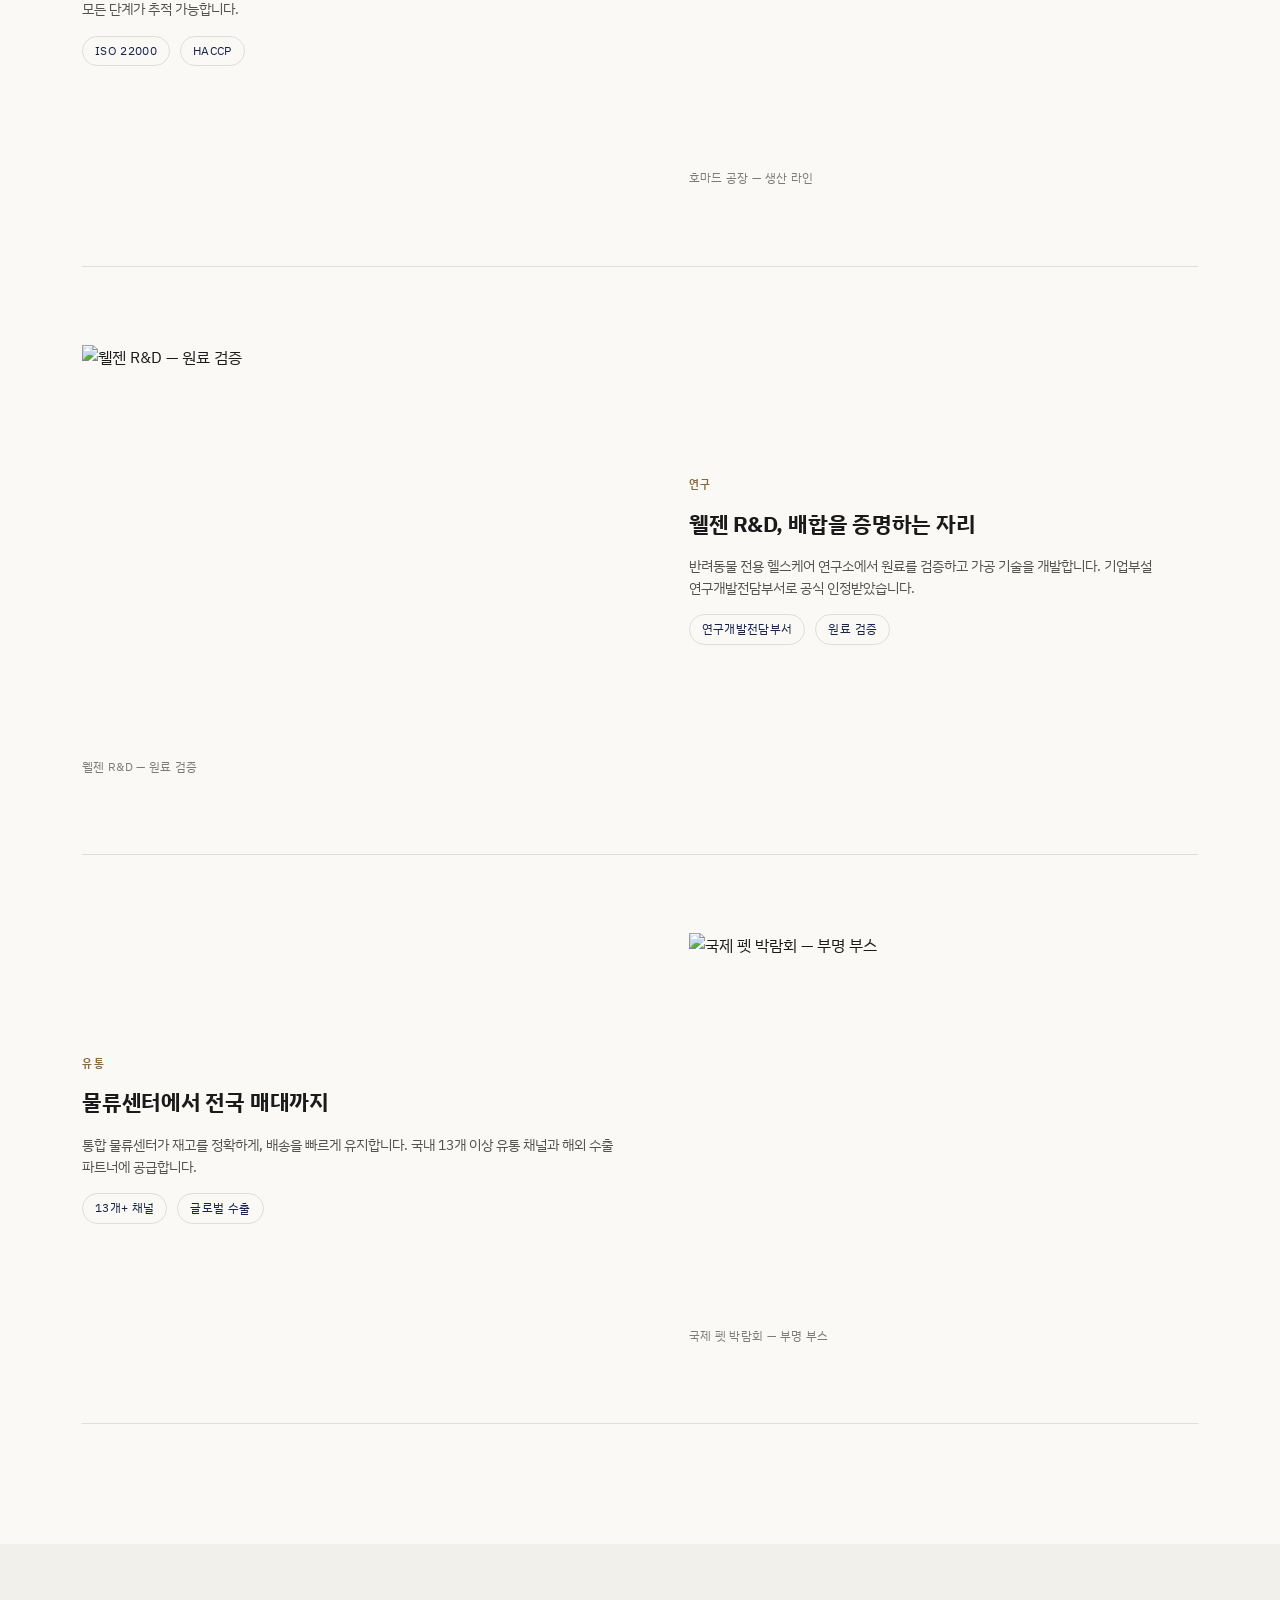
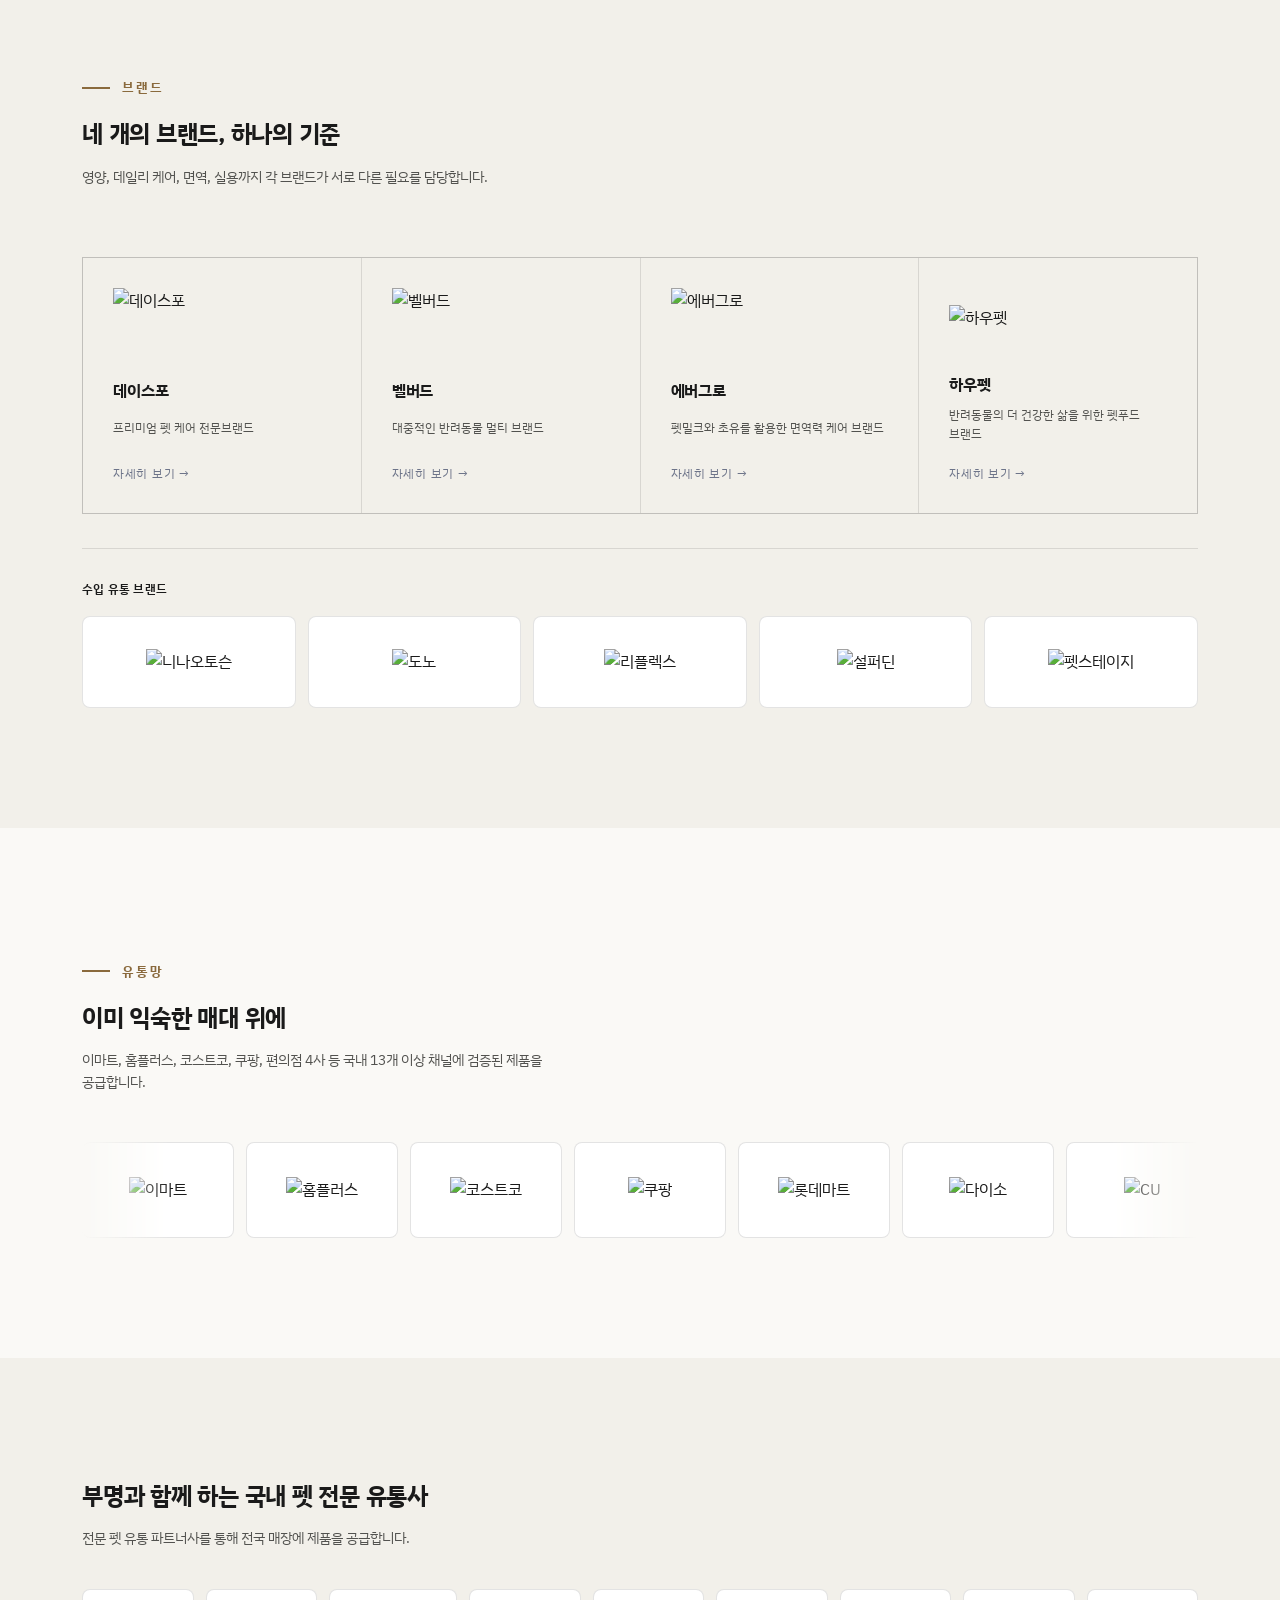
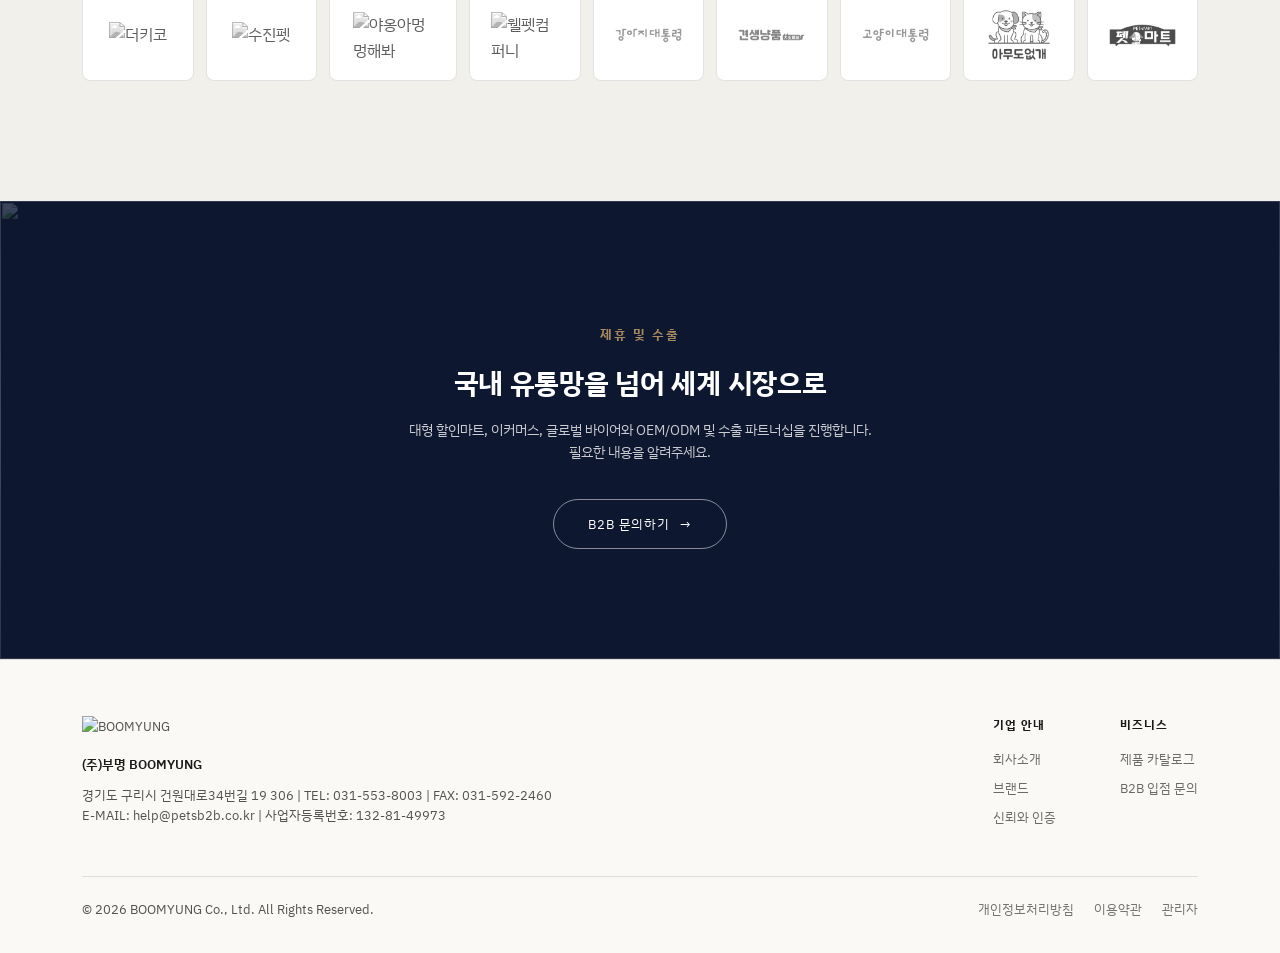
==== commit 6782a54a: "Add a Home link to the site navigation The header and mobile menus jumped straight to 회사소개, leaving " ====
--- a/index.html
+++ b/index.html
@@ -23,6 +23,7 @@
         <span>(주)부명</span>
       </a>
       <nav class="main-nav">
+        <a href="index.html">홈</a>
         <a href="about.html">회사소개</a>
         <a href="brands.html">브랜드</a>
         <a href="imported-brands.html">수입브랜드</a>
@@ -38,6 +39,7 @@
 
     <div class="mobile-nav" id="mobile-nav">
       <nav>
+        <a href="index.html">홈</a>
         <a href="about.html">회사소개</a>
         <a href="brands.html">브랜드</a>
         <a href="imported-brands.html">수입브랜드</a>
--- a/css/main.css
+++ b/css/main.css
@@ -368,7 +368,7 @@
 .distributor-grid {
   margin-top: 40px;
   display: grid;
-  grid-template-columns: repeat(8, 1fr);
+  grid-template-columns: repeat(9, 1fr);
   gap: 12px;
 }
 
@@ -757,10 +757,15 @@
   .tl-row::before { left: 3.5px; top: 24px; transform: none; }
   .tl-row:hover::before { transform: scale(1.35); }
   .tl-row.featured::before { left: 2.5px; }
-  .tl-featured-body { grid-template-columns: 1fr; }
   .infra-grid { grid-template-columns: 1fr; }
   .ci-grid { grid-template-columns: 1fr; }
   .ci-item { grid-template-columns: 1fr; gap: 8px; }
+
+  /* Narrow portrait viewports show only a thin vertical slice of the wide
+     hero photo under object-fit: cover; shift the focal point right so the
+     cat and dog (positioned right-of-center in the source image) stay in
+     frame instead of the empty wall/plant area on the left. */
+  .hero img.hero-bg { object-position: 78% center; }
 }
 
 /* ---------- Corporate weight tuning ----------
@@ -788,3 +793,62 @@
   font-weight: 700;
   letter-spacing: -0.01em;
 }
+
+/* 아무도없개 로고가 다른 유통사 로고 대비 작아 보여서 20% 확대 */
+img[alt="아무도없개"] {
+  transform: scale(1.2);
+}
+
+/* 개인정보처리방침 / 이용약관 팝업 (푸터) */
+.legal-modal-backdrop {
+  position: fixed;
+  inset: 0;
+  z-index: 220;
+  display: flex;
+  align-items: center;
+  justify-content: center;
+  padding: 40px 20px;
+  background: rgba(14, 23, 48, 0.8);
+  opacity: 0;
+  pointer-events: none;
+  transition: opacity 0.25s ease;
+}
+.legal-modal-backdrop.open { opacity: 1; pointer-events: auto; }
+.legal-modal-card {
+  position: relative;
+  background: #fff;
+  border-radius: 10px;
+  max-width: 760px;
+  width: 100%;
+  max-height: 82vh;
+  overflow-y: auto;
+  padding: 40px 32px 32px;
+  transform: scale(0.97);
+  transition: transform 0.25s ease;
+}
+.legal-modal-backdrop.open .legal-modal-card { transform: scale(1); }
+.legal-modal-title { margin: 0 0 20px; font-size: 1.3rem; font-weight: 700; color: var(--ink); }
+.legal-modal-body {
+  white-space: pre-wrap;
+  word-break: break-word;
+  font-family: inherit;
+  font-size: 0.85rem;
+  line-height: 1.7;
+  color: #374151;
+  margin: 0;
+}
+.legal-modal-close {
+  position: absolute;
+  top: 16px;
+  right: 16px;
+  width: 34px;
+  height: 34px;
+  border-radius: 50%;
+  border: none;
+  background: rgba(15, 23, 42, 0.08);
+  color: var(--ink);
+  cursor: pointer;
+  font-size: 20px;
+  line-height: 1;
+}
+.legal-modal-close:hover { background: rgba(15, 23, 42, 0.16); }
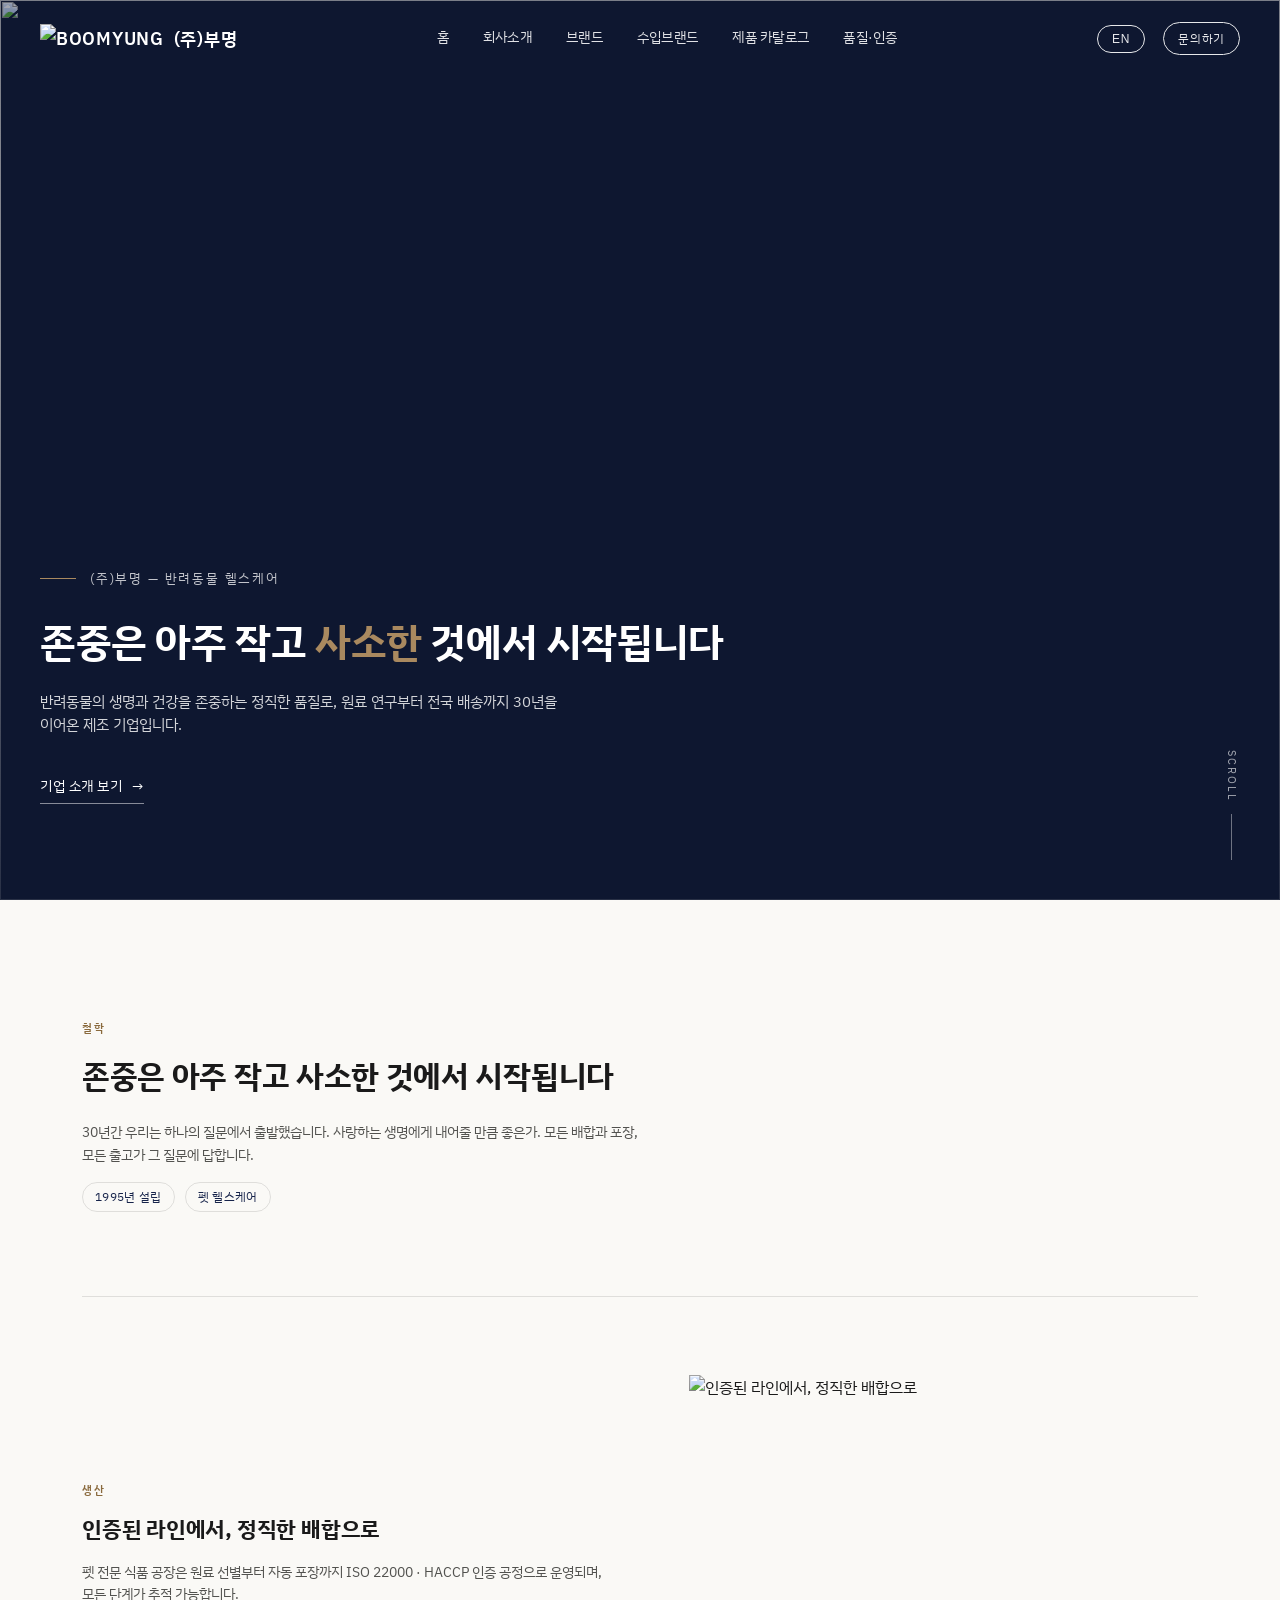
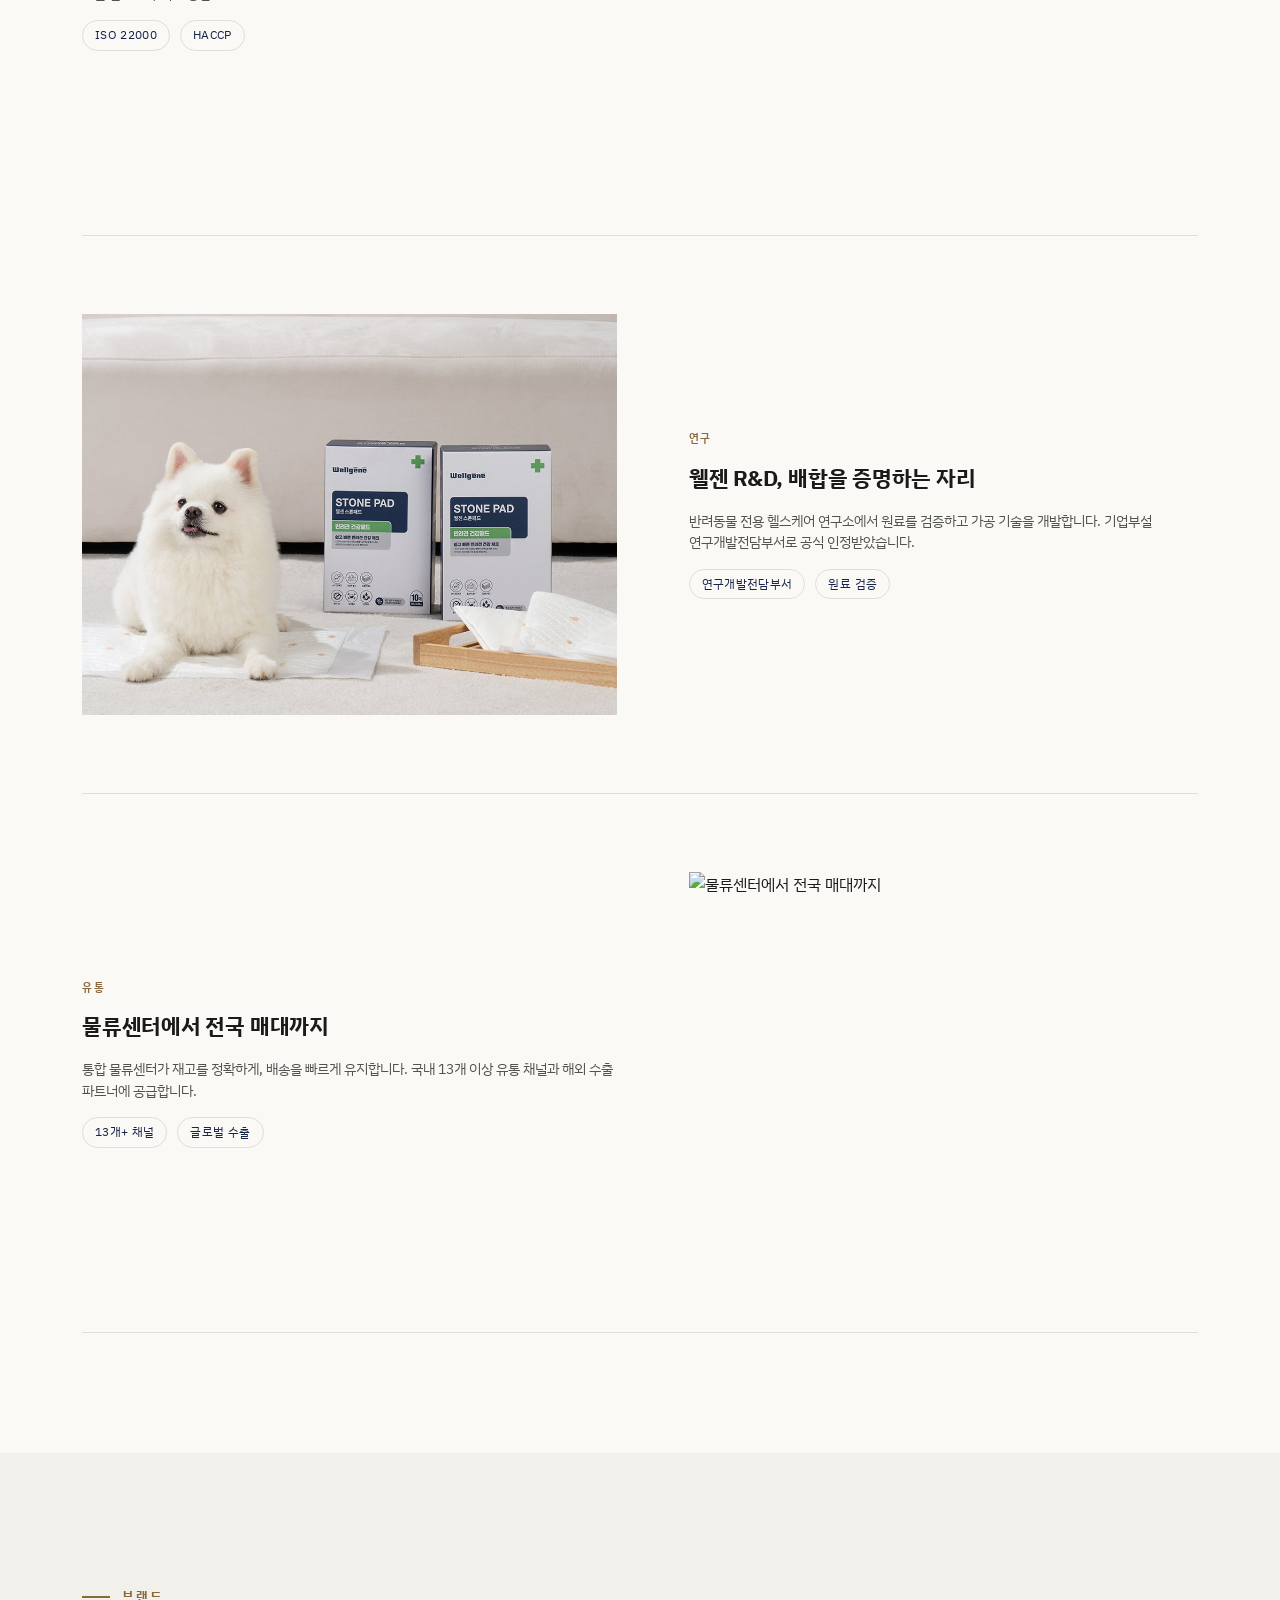
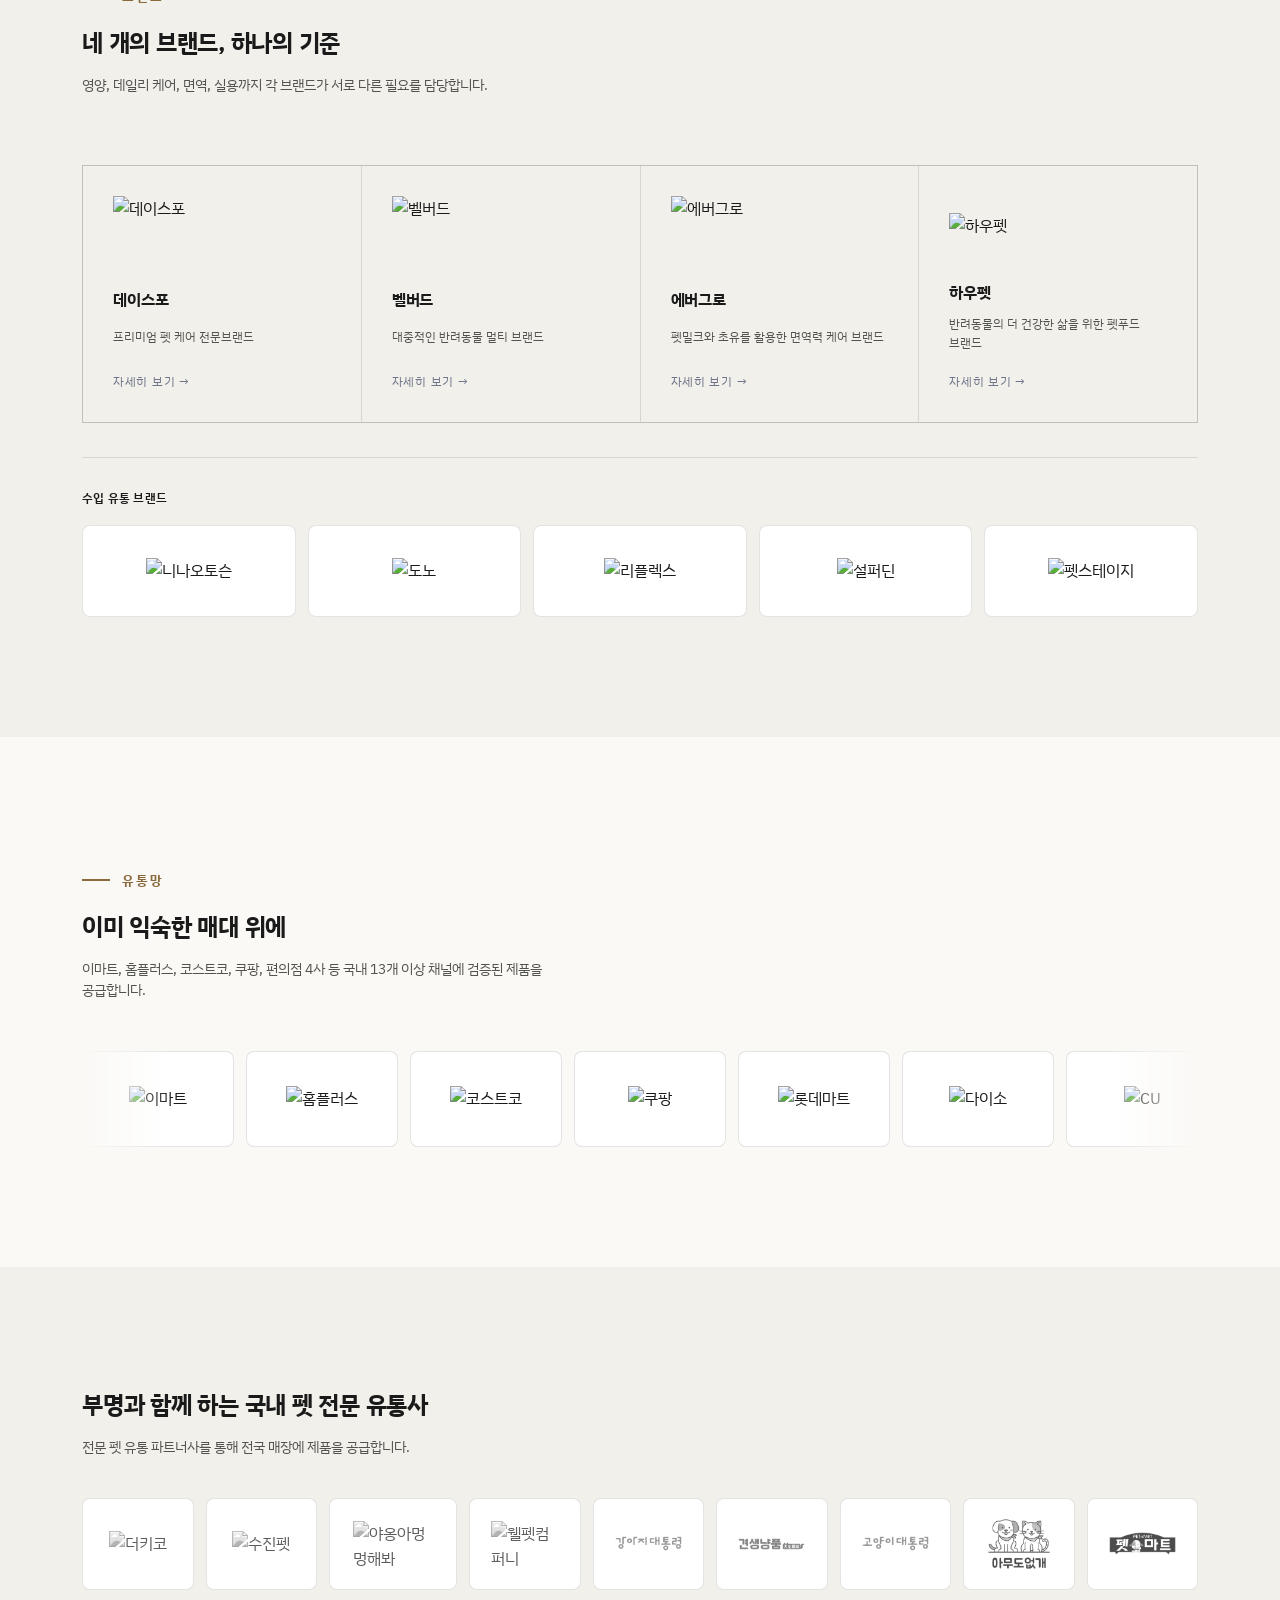
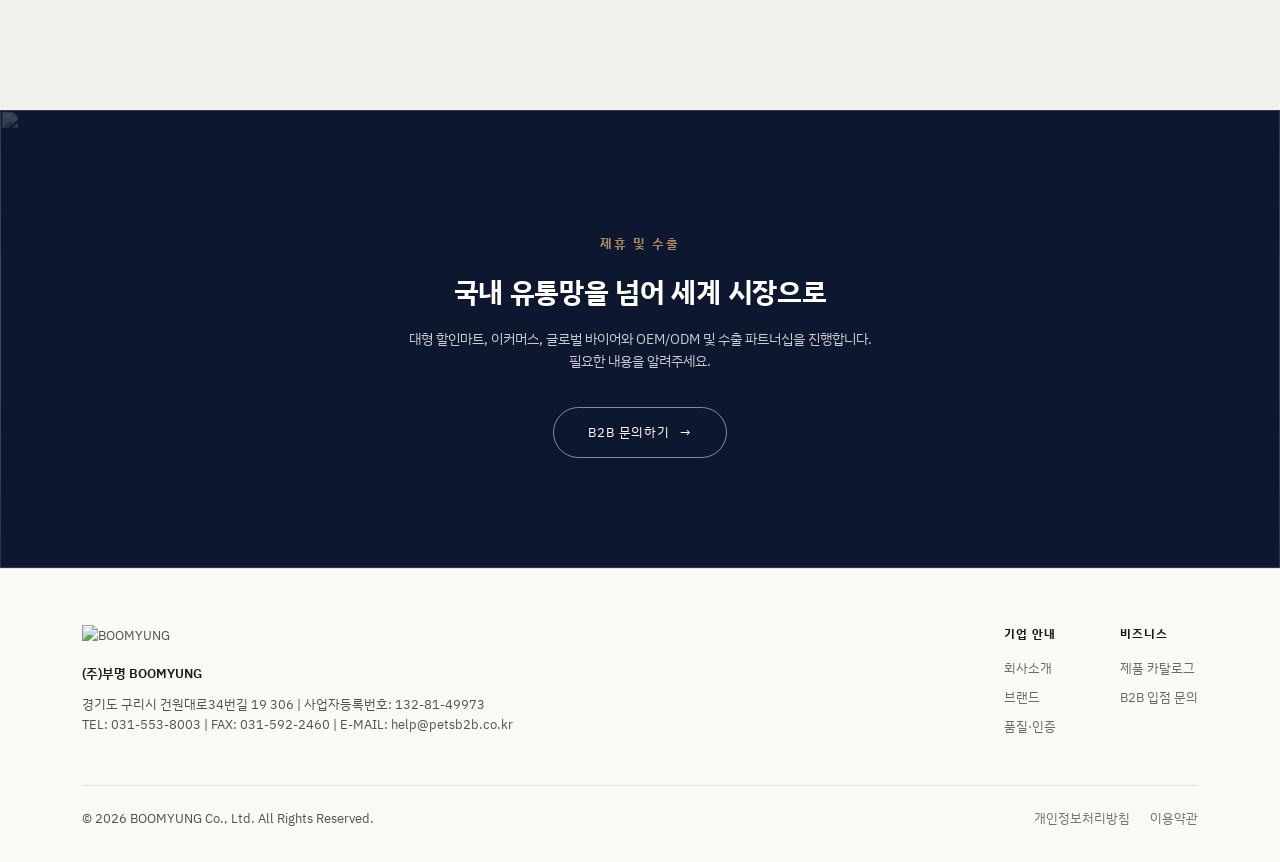
==== commit d5c5c12b: "Fix footer line breaks, remove admin link, add infra photo rotation, enlarge retail logos, rename na" ====
--- a/index.html
+++ b/index.html
@@ -28,7 +28,7 @@
         <a href="brands.html">브랜드</a>
         <a href="imported-brands.html">수입브랜드</a>
         <a href="catalog.html">제품 카탈로그</a>
-        <a href="trust.html">신뢰와 인증</a>
+        <a href="trust.html">품질·인증</a>
       </nav>
       <div class="header-right">
         <button class="lang-btn" type="button">EN</button>
@@ -44,7 +44,7 @@
         <a href="brands.html">브랜드</a>
         <a href="imported-brands.html">수입브랜드</a>
         <a href="catalog.html">제품 카탈로그</a>
-        <a href="trust.html">신뢰와 인증</a>
+        <a href="trust.html">품질·인증</a>
         <a href="contact.html">문의하기</a>
       </nav>
     </div>
@@ -121,7 +121,7 @@
               <h4>기업 안내</h4>
               <a href="about.html">회사소개</a>
               <a href="brands.html">브랜드</a>
-              <a href="trust.html">신뢰와 인증</a>
+              <a href="trust.html">품질·인증</a>
             </div>
             <div class="foot-col">
               <h4>비즈니스</h4>
@@ -135,7 +135,6 @@
           <div class="foot-legal">
             <span>개인정보처리방침</span>
             <span>이용약관</span>
-            <a href="admin.html">관리자</a>
           </div>
         </div>
       </div>
--- a/css/main.css
+++ b/css/main.css
@@ -21,8 +21,13 @@
 }
 
 * { box-sizing: border-box; }
+html { overflow-x: hidden; }
 body {
   margin: 0;
+  /* .phi-item의 hover 배경이 100vw로 뷰포트 전체 폭을 채우는데, 세로 스크롤바가
+     있으면 100vw가 실제 보이는 폭보다 스크롤바 두께만큼 더 커져서 가로 스크롤이
+     생긴다 — 그 미세한 초과분을 여기서 숨긴다. */
+  overflow-x: hidden;
   background: var(--bg);
   color: var(--ink);
   font-family: var(--sans);
@@ -225,8 +230,34 @@
   align-items: center;
   padding: 78px 0;
   border-top: 1px solid var(--line);
+  position: relative;
+  z-index: 0;
 }
 .phi-item:last-child { border-bottom: 1px solid var(--line); }
+/* brand-card/infra-card와 같은 느낌으로, 블록(철학 포함 4개 전부)에 마우스를
+   올리면 배경이 흰색으로 밝아진다. .wrap이 좌우 32px 여백을 두고 가운데 정렬돼
+   있어서 배경을 item 박스 안에만 칠하면 화면 좌우가 잘려 보이므로, 실제 칠하는
+   면은 별도의 ::before로 뷰포트 전체 폭까지 뻗게 하고 글/사진(z-index:0, 이 요소
+   기준 위 레이어)은 그대로 원래 폭 안에 둔다 — 이 조합이 "배경만 꽉 차 보이게"
+   하는 표준적인 방법이다. */
+.phi-item::before {
+  content: "";
+  position: absolute;
+  inset: 0;
+  left: 50%;
+  width: 100vw;
+  transform: translateX(-50%);
+  background: transparent;
+  transition: background .3s ease;
+  z-index: -1;
+  pointer-events: none;
+}
+/* 철학(첫 블록)은 섹션 맨 위, 히어로 바로 다음이라 위쪽에 section-pad의 120px
+   여백이 그대로 남는다 — hover 흰 배경이 그 여백 밑에서부터 시작되면 히어로와
+   흰 배경 사이에 원래 배경색(--bg) 띠가 남아 "잘린" 것처럼 보인다. 그 120px을
+   위로 마저 덮어서 히어로 바로 아래부터 흰 배경이 시작되게 한다. */
+.phi-item.phi-lead::before { top: -120px; }
+.phi-item:hover::before { background: #fff; }
 .phi-item.reverse .phi-media { order: 2; }
 
 /* Opening block: no photo, wider measure, sets the section's voice. */
@@ -242,21 +273,31 @@
 }
 .phi-lead .phi-body { max-width: 560px; font-size: 14px; }
 
-.phi-media { margin: 0; overflow: hidden; }
+/* 사진 여러 장을 겹쳐놓고 크로스페이드하려면, 크기를 이미지가 아니라 이 감싸는
+   상자(container)가 갖고 있어야 한다 — 이미지 각각에 aspect-ratio를 주면 여러 장이
+   겹쳐질 자리 자체가 안 생긴다. 반응형(폭이 줄어들 때 비율이 바뀌는 것)도 이제 이
+   상자 기준으로 동작한다. */
+.phi-media {
+  position: relative;
+  margin: 0;
+  overflow: hidden;
+  aspect-ratio: 4 / 3;
+}
 .phi-media img {
+  position: absolute;
+  inset: 0;
   width: 100%;
-  aspect-ratio: 4 / 3;
+  height: 100%;
   object-fit: cover;
-  transition: transform .5s ease;
-}
-.phi-media:hover img { transform: scale(1.05); }
-.phi-media figcaption {
-  margin-top: 12px;
-  font-size: 11.5px;
-  letter-spacing: 0.03em;
-  color: var(--ink-soft);
-  opacity: .75;
-}
+  opacity: 0;
+  transition: opacity 1s ease, transform 6s ease;
+  transform: scale(1.04);
+}
+.phi-media img.active { opacity: 1; transform: scale(1); }
+/* 사진 영역에 직접 마우스를 올리면 그 사진만 살짝 확대·채도가 올라간다 —
+   블록 전체가 아니라 사진 위에 있을 때만 반응한다. 태그 색 채움은
+   블록 전체(.phi-item:hover) 기준으로 그대로 둔다 — 이미 정상 동작. */
+.phi-media:hover img.active { transform: scale(1.06); filter: saturate(1.15); }
 .phi-label {
   font-family: var(--sans);
   font-size: 11px;
@@ -280,6 +321,13 @@
   border: 1px solid var(--line);
   padding: 5px 12px;
   border-radius: 999px;
+  background: transparent;
+  transition: background .25s ease, border-color .25s ease, color .25s ease;
+}
+.phi-item:hover .phi-tags span {
+  background: var(--navy);
+  border-color: var(--navy);
+  color: #fff;
 }
 
 /* ---------- Brands ---------- */
@@ -292,6 +340,12 @@
   background: var(--line);
   border: 1px solid var(--line);
 }
+/* 브랜드 개수가 4의 배수가 아니면 마지막 줄에 빈 칸이 회색 상자로 그대로 보인다.
+   흔한 나머지(1장/2장)는 마지막 카드(들)이 그 줄을 채우도록 늘려서 "빈 칸"이
+   아니라 의도된 레이아웃처럼 보이게 한다. */
+.brand-grid .brand-card:last-child:nth-child(4n+1) { grid-column: 1 / -1; border-top: 1px solid var(--line); }
+.brand-grid .brand-card:last-child:nth-child(4n+2),
+.brand-grid .brand-card:nth-last-child(2):nth-child(4n+1) { grid-column: span 2; border-top: 1px solid var(--line); }
 .brand-card {
   position: relative;
   background: var(--bg-alt);
@@ -331,6 +385,10 @@
   max-width: 82%;
   width: auto;
   object-fit: contain;
+}
+#retail-grid .logo-card img {
+  max-height: 60px;
+  max-width: 100%;
 }
 .logo-card.muted img {
   filter: grayscale(1);
@@ -609,7 +667,7 @@
   transition: box-shadow .3s ease, transform .3s ease;
 }
 .infra-card:hover { box-shadow: 0 18px 40px rgba(15, 23, 42, .12); transform: translateY(-3px); z-index: 1; }
-.infra-card .infra-media { aspect-ratio: 16/9; overflow: hidden; background: var(--navy-deep); }
+.infra-card .infra-media { position: relative; aspect-ratio: 16/9; overflow: hidden; background: var(--navy-deep); }
 .infra-card .infra-media img,
 .infra-card .infra-media video {
   width: 100%;
@@ -617,7 +675,14 @@
   object-fit: cover;
   transition: transform .5s ease;
 }
-.infra-card:hover .infra-media img,
+.infra-card .infra-media img {
+  position: absolute;
+  inset: 0;
+  opacity: 0;
+  transition: opacity 1s ease, transform .5s ease;
+}
+.infra-card .infra-media img.active { opacity: 1; }
+.infra-card:hover .infra-media img.active,
 .infra-card:hover .infra-media video { transform: scale(1.05); }
 .infra-card .infra-media.empty {
   display: flex;
@@ -744,7 +809,18 @@
   .phi-item { grid-template-columns: 1fr; gap: 26px; padding: 52px 0; }
   .phi-item.reverse .phi-media { order: 0; }
   .phi-item.phi-lead { padding-bottom: 56px; }
+  /* 좁은 화면에서는 사진이 위, 글이 아래로 쌓이면서 태그가 옅은 테두리만으로는
+     눈에 잘 안 띄어서, 이 폭에서는 배경을 채운 알약 형태로 바꾼다. */
+  .phi-tags span {
+    background: var(--navy);
+    border-color: var(--navy);
+    color: #fff;
+  }
   .brand-grid { grid-template-columns: repeat(2, 1fr); }
+  /* 4열 기준 span 규칙을 먼저 무효화한 뒤, 2열 기준으로 다시 계산한다 —
+     전체 개수가 홀수면 마지막 카드가 혼자 남으므로 그 줄을 꽉 채운다. */
+  .brand-grid .brand-card { grid-column: auto; }
+  .brand-grid .brand-card:last-child:nth-child(2n+1) { grid-column: 1 / -1; }
   .distributor-grid { grid-template-columns: repeat(4, 1fr); }
   .imported-logo-grid { grid-template-columns: repeat(3, 1fr); }
   .foot-top { flex-direction: column; }
